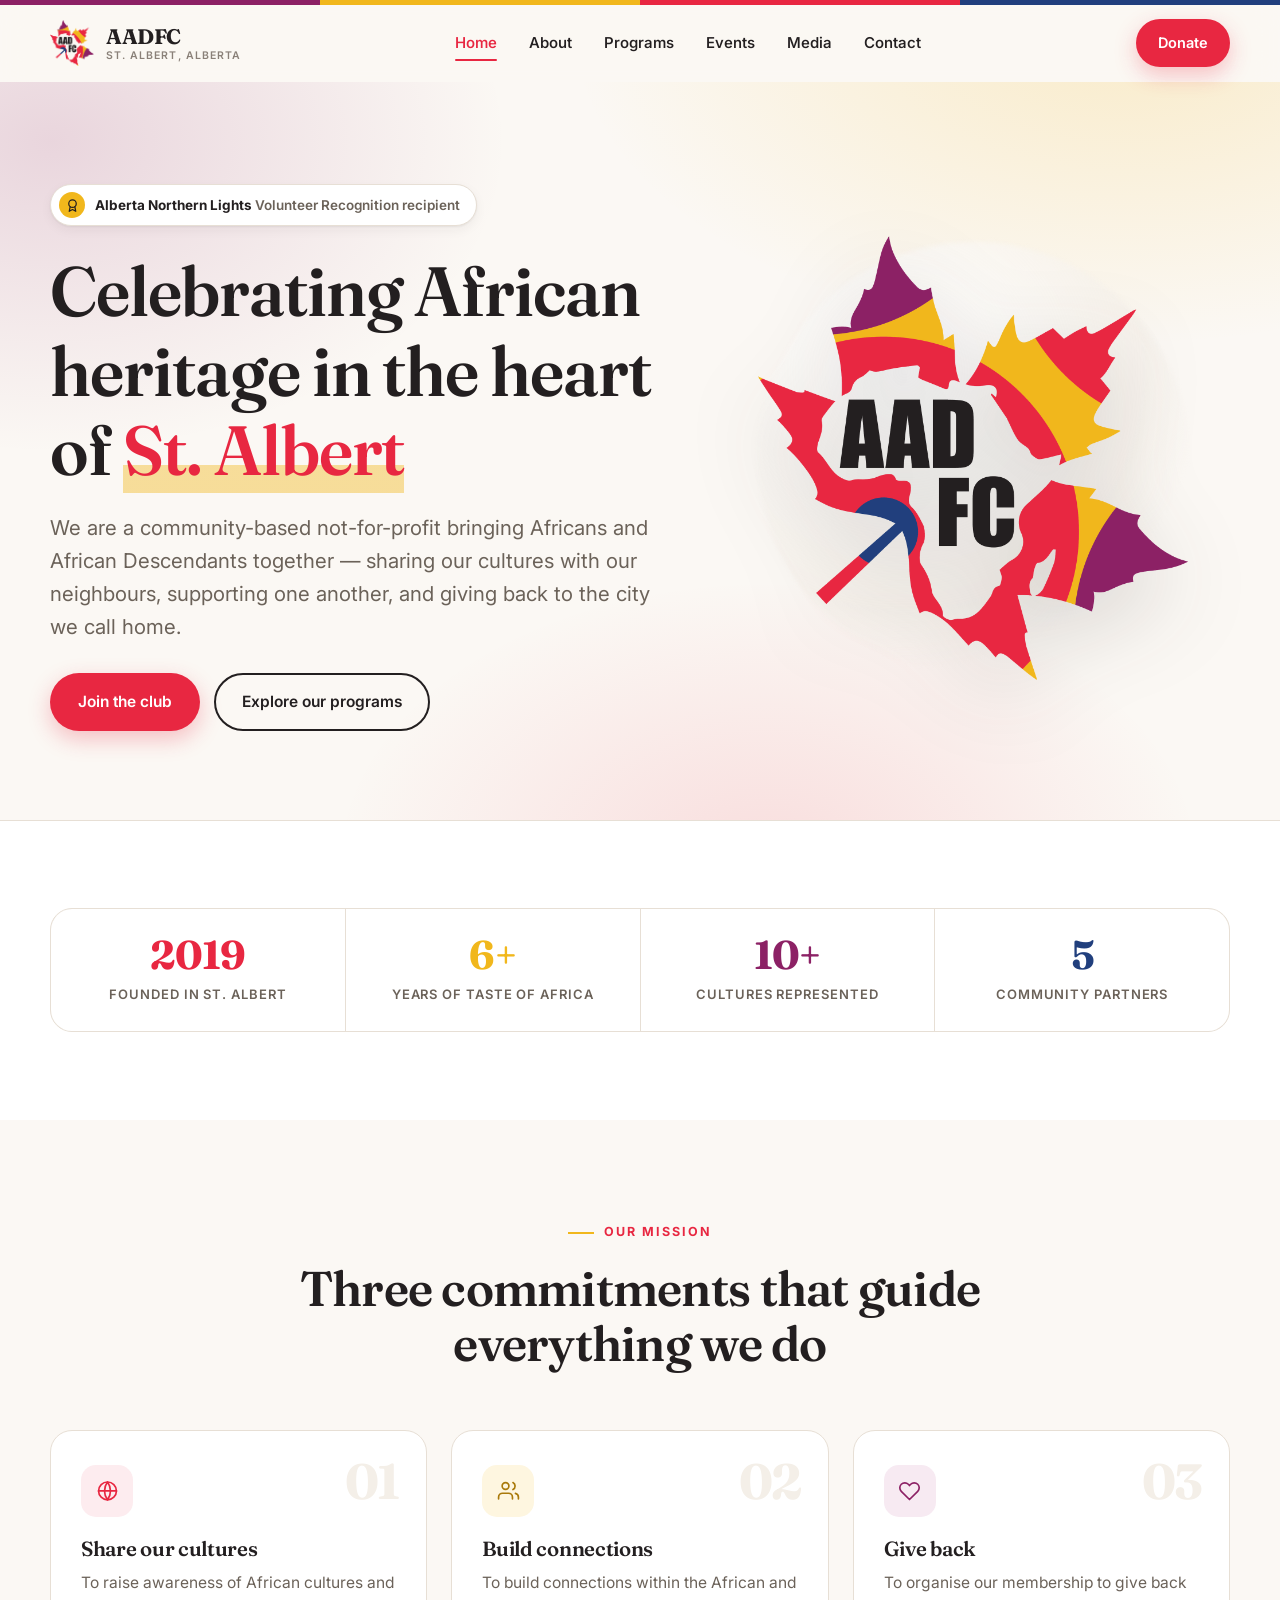
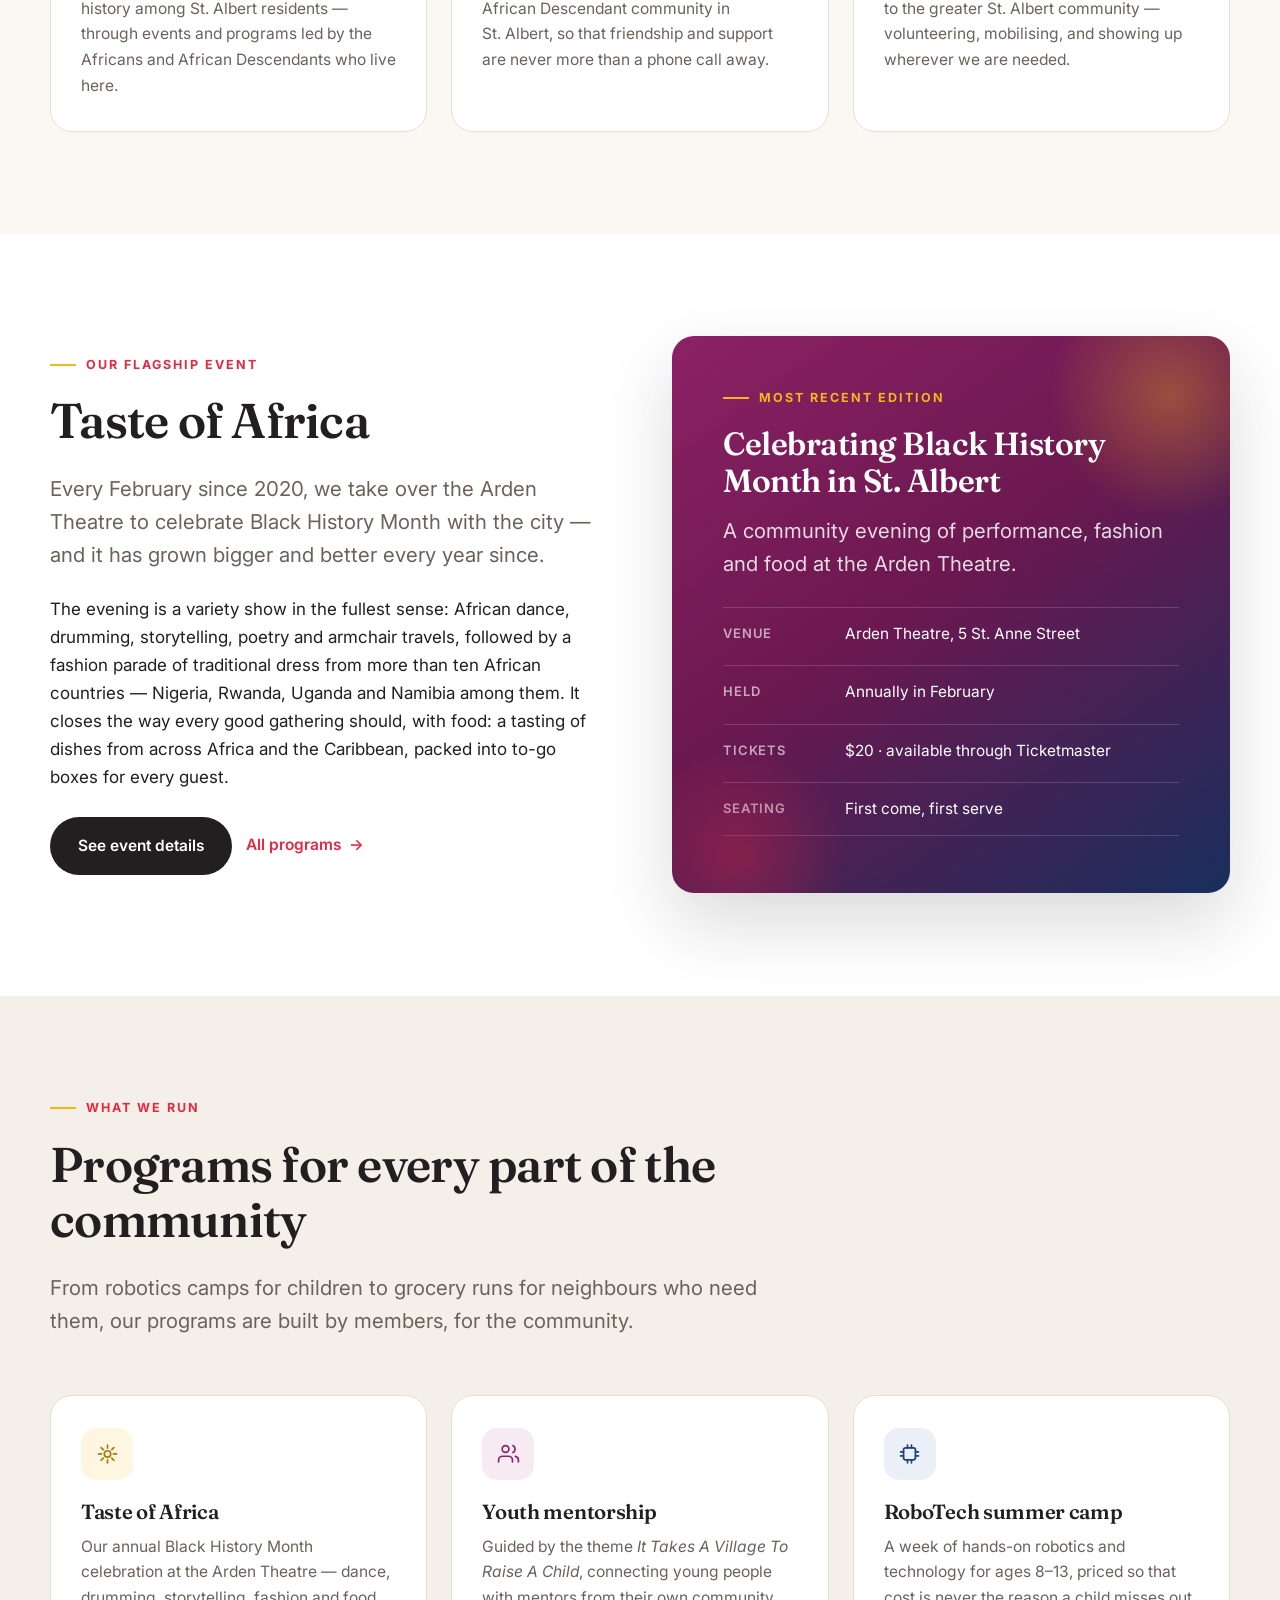
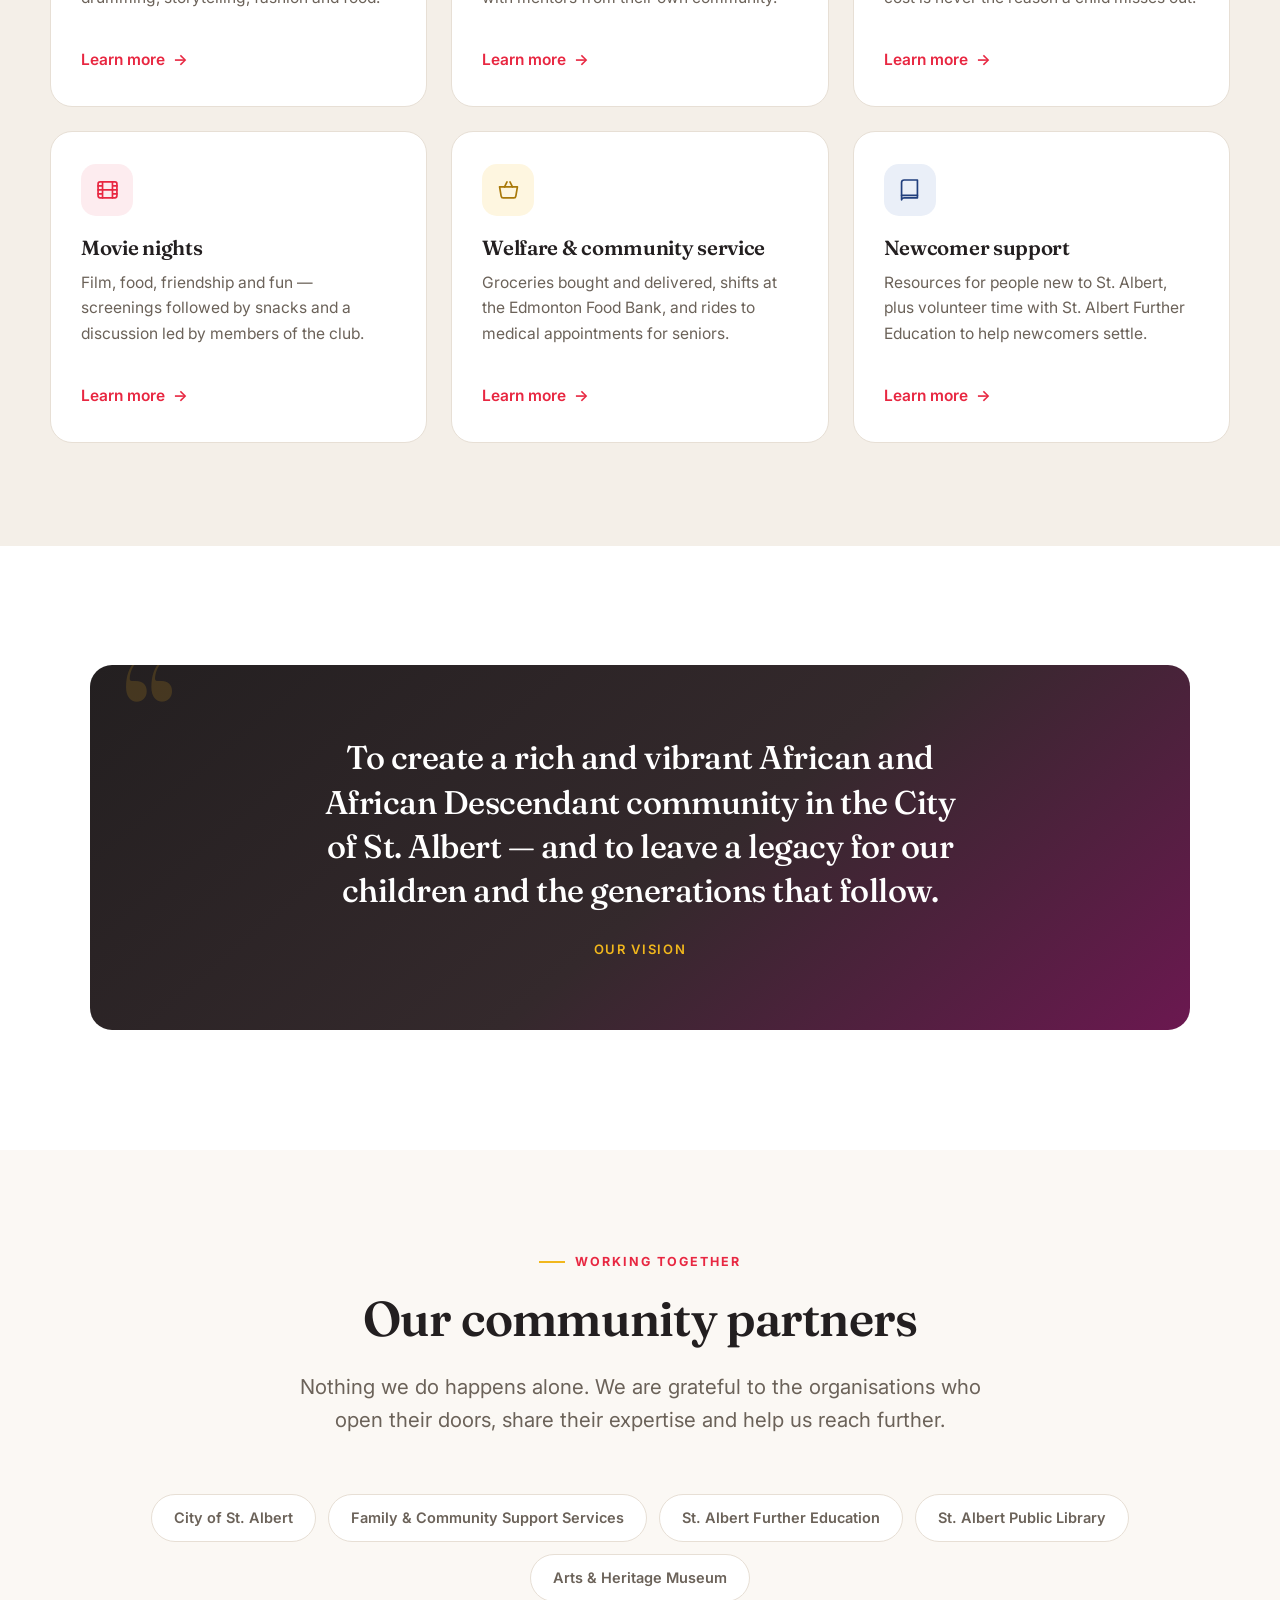
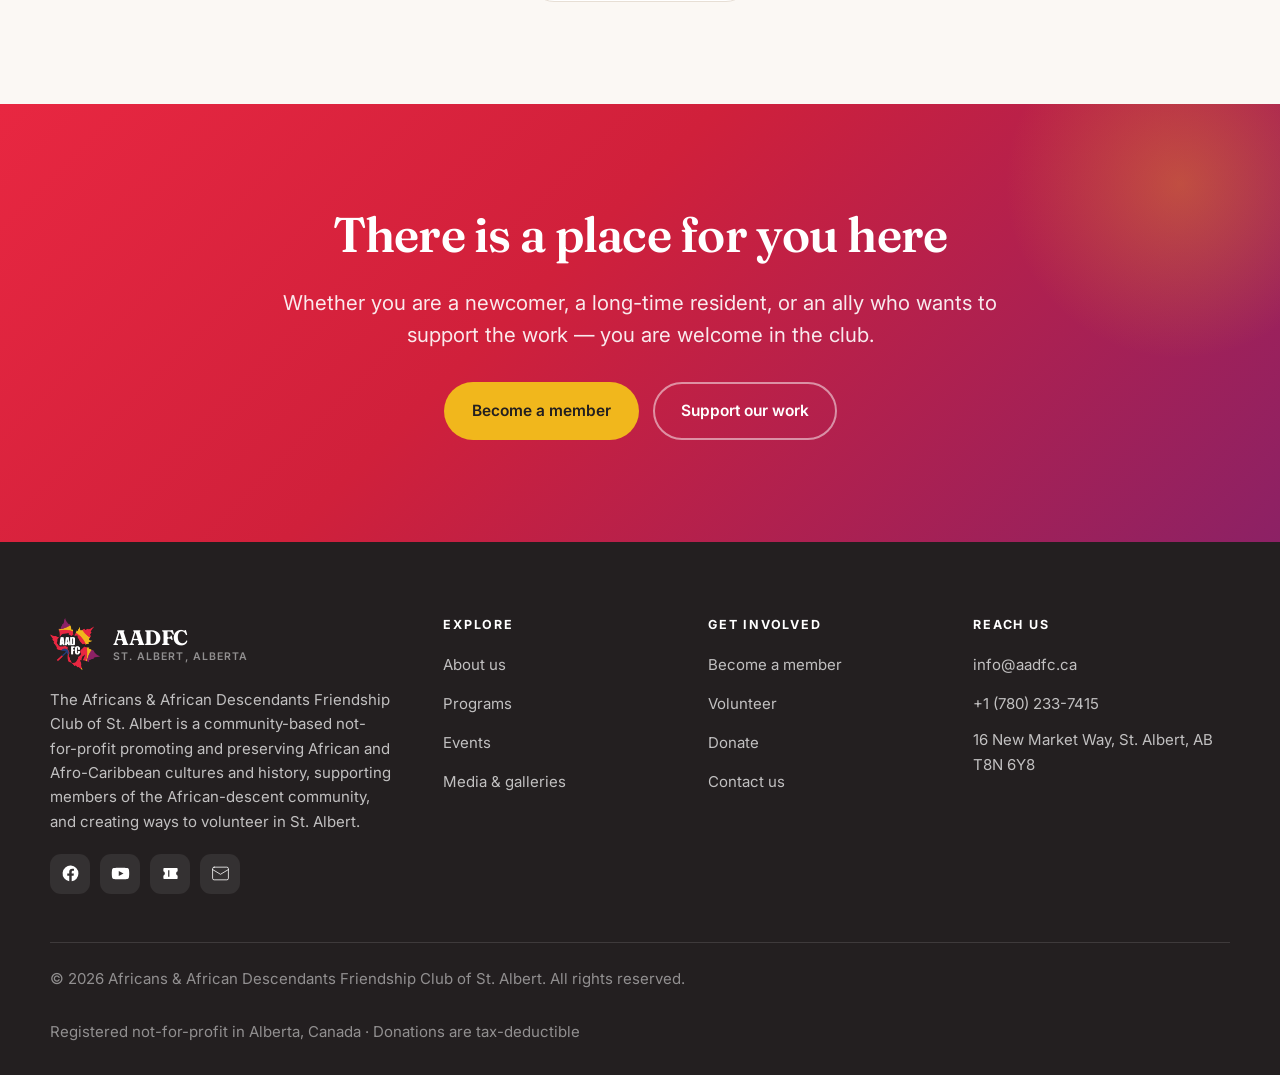
==== index.html @ 705c19c2 "Build AADFC St. Albert website A static site for the Africans & African Descendants Friendship Club " ====
<!doctype html>
<html lang="en">
<head>
<meta charset="utf-8">
<meta name="viewport" content="width=device-width, initial-scale=1">
<title>AADFC — Africans & African Descendants Friendship Club of St. Albert</title>
<meta name="description" content="A community-based not-for-profit in St. Albert, Alberta celebrating African and Afro-Caribbean culture, supporting the African-descent community and volunteering across the city. Founded 2019.">
<link rel="canonical" href="https://aadfc.ca/">

<meta property="og:type" content="website">
<meta property="og:site_name" content="AADFC">
<meta property="og:title" content="AADFC — Africans & African Descendants Friendship Club of St. Albert">
<meta property="og:description" content="A community-based not-for-profit in St. Albert, Alberta celebrating African and Afro-Caribbean culture, supporting the African-descent community and volunteering across the city. Founded 2019.">
<meta property="og:url" content="https://aadfc.ca/">
<meta property="og:image" content="https://aadfc.ca/assets/img/og-image.png">
<meta name="twitter:card" content="summary_large_image">

<meta name="theme-color" content="#E82741">
<link rel="icon" href="assets/img/favicon.ico" sizes="any">
<link rel="icon" type="image/png" href="assets/img/icon-32.png" sizes="32x32">
<link rel="apple-touch-icon" href="assets/img/icon-180.png">
<link rel="manifest" href="site.webmanifest">

<link rel="preconnect" href="https://fonts.googleapis.com">
<link rel="preconnect" href="https://fonts.gstatic.com" crossorigin>
<link rel="stylesheet" href="https://fonts.googleapis.com/css2?family=Fraunces:opsz,wght@9..144,400;9..144,500;9..144,600;9..144,700&family=Inter:wght@400;500;600;700&display=swap">
<link rel="stylesheet" href="css/style.css">
<script type="application/ld+json">
{
  "@context": "https://schema.org",
  "@type": "NGO",
  "name": "Africans & African Descendants Friendship Club of St. Albert",
  "alternateName": "AADFC",
  "url": "https://aadfc.ca/",
  "logo": "https://aadfc.ca/assets/img/logo.png",
  "foundingDate": "2019",
  "founder": { "@type": "Person", "name": "Helen Agbonison" },
  "email": "info@aadfc.ca",
  "telephone": "+1-780-233-7415",
  "address": {
    "@type": "PostalAddress",
    "streetAddress": "16 New Market Way",
    "addressLocality": "St. Albert",
    "addressRegion": "AB",
    "postalCode": "T8N 6Y8",
    "addressCountry": "CA"
  },
  "sameAs": [
    "https://www.facebook.com/Africans.and.African.Descents.in.St.Albert/",
    "https://www.youtube.com/@aadfc"
  ]
}
</script>
</head>
<body>
<a class="skip-link" href="#main">Skip to content</a>
<div class="stripe" aria-hidden="true"><span></span><span></span><span></span><span></span></div>
<header class="site-header">
  <div class="wrap header-inner">
    <a class="brand" href="index.html">
      <img src="assets/img/logo.png" alt="" width="44" height="45">
      <span class="brand-text">
        <span class="brand-name">AADFC</span>
        <span class="brand-sub">St. Albert, Alberta</span>
      </span>
    </a>

    <nav class="nav" id="primary-nav" aria-label="Primary">
      <a href="index.html" aria-current="page">Home</a>
      <a href="about.html">About</a>
      <a href="programs.html">Programs</a>
      <a href="events.html">Events</a>
      <a href="media.html">Media</a>
      <a href="contact.html">Contact</a>
      <a class="btn btn--primary btn--sm" href="donate.html">Donate</a>
    </nav>

    <div class="header-cta">
      <a class="btn btn--primary btn--sm" href="donate.html">Donate</a>
      <button class="nav-toggle" type="button" aria-expanded="false"
              aria-controls="primary-nav" aria-label="Menu"><span></span></button>
    </div>
  </div>
</header>
<main id="main">

<!-- ================================================== hero -->
<section class="hero">
  <div class="wrap hero-grid">
    <div>
      <p class="hero-badge">
        <span class="dot" aria-hidden="true"><svg viewBox="0 0 24 24" fill="none" stroke="currentColor" stroke-linecap="round" stroke-linejoin="round"><circle cx="12" cy="9" r="6"/><path d="m8.2 14.3-1.4 7L12 18.5l5.2 2.8-1.4-7"/></svg></span>
        <span><b>Alberta Northern Lights</b> Volunteer Recognition recipient</span>
      </p>
      <h1 class="h-xl">Celebrating African heritage in the heart of <em>St.&nbsp;Albert</em></h1>
      <p class="lede">
        We are a community-based not-for-profit bringing Africans and African
        Descendants together — sharing our cultures with our neighbours, supporting
        one another, and giving back to the city we call home.
      </p>
      <div class="btn-row">
        <a class="btn btn--primary" href="contact.html">Join the club</a>
        <a class="btn btn--outline" href="programs.html">Explore our programs</a>
      </div>
    </div>

    <div class="hero-art">
      <img src="assets/img/logo.png" width="430" height="444" fetchpriority="high"
           alt="AADFC logo: a maple leaf in red, gold and plum with the letters AAD FC at its centre">
    </div>
  </div>
</section>

<!-- ================================================== stats -->
<section class="section section--tight section--white">
  <div class="wrap">
    <dl class="stats reveal">
      <div class="stat"><dt>2019</dt><dd>Founded in St.&nbsp;Albert</dd></div>
      <div class="stat"><dt>6+</dt><dd>Years of Taste of Africa</dd></div>
      <div class="stat"><dt>10+</dt><dd>Cultures represented</dd></div>
      <div class="stat"><dt>5</dt><dd>Community partners</dd></div>
    </dl>
  </div>
</section>

<!-- ================================================== mission -->
<section class="section section--paper">
  <div class="wrap">
    <div class="section-head section-head--center">
      <p class="eyebrow eyebrow--center">Our mission</p>
      <h2 class="h-lg">Three commitments that guide everything we do</h2>
    </div>

    <div class="grid grid-3">
      <article class="card pillar reveal" data-num="01">
        <div class="card-icon"><svg viewBox="0 0 24 24" fill="none" stroke="currentColor" stroke-linecap="round" stroke-linejoin="round"><circle cx="12" cy="12" r="9"/><path d="M3 12h18M12 3a15 15 0 0 1 0 18a15 15 0 0 1 0-18Z"/></svg></div>
        <h3>Share our cultures</h3>
        <p>
          To raise awareness of African cultures and history among St.&nbsp;Albert
          residents — through events and programs led by the Africans and African
          Descendants who live here.
        </p>
      </article>

      <article class="card pillar reveal" data-num="02">
        <div class="card-icon card-icon--gold"><svg viewBox="0 0 24 24" fill="none" stroke="currentColor" stroke-linecap="round" stroke-linejoin="round"><path d="M16 20v-1.6a4 4 0 0 0-4-4H6a4 4 0 0 0-4 4V20"/><circle cx="9" cy="7" r="3.4"/><path d="M22 20v-1.6a4 4 0 0 0-3-3.9"/><path d="M16.5 3.6a4 4 0 0 1 0 7.1"/></svg></div>
        <h3>Build connections</h3>
        <p>
          To build connections within the African and African Descendant community
          in St.&nbsp;Albert, so that friendship and support are never more than a
          phone call away.
        </p>
      </article>

      <article class="card pillar reveal" data-num="03">
        <div class="card-icon card-icon--plum"><svg viewBox="0 0 24 24" fill="none" stroke="currentColor" stroke-linecap="round" stroke-linejoin="round"><path d="M20.3 5.3a5 5 0 0 0-7.1 0L12 6.6l-1.2-1.3a5 5 0 1 0-7.1 7.1l8.3 8.3 8.3-8.3a5 5 0 0 0 0-7.1Z"/></svg></div>
        <h3>Give back</h3>
        <p>
          To organise our membership to give back to the greater St.&nbsp;Albert
          community — volunteering, mobilising, and showing up wherever we are
          needed.
        </p>
      </article>
    </div>
  </div>
</section>

<!-- ================================================== flagship -->
<section class="section section--white">
  <div class="wrap feature">
    <div>
      <p class="eyebrow">Our flagship event</p>
      <h2 class="h-lg">Taste of&nbsp;Africa</h2>
      <p class="lede">
        Every February since 2020, we take over the Arden Theatre to celebrate
        Black History Month with the city — and it has grown bigger and better
        every year since.
      </p>
      <p>
        The evening is a variety show in the fullest sense: African dance, drumming,
        storytelling, poetry and armchair travels, followed by a fashion parade of
        traditional dress from more than ten African countries — Nigeria, Rwanda,
        Uganda and Namibia among them. It closes the way every good gathering
        should, with food: a tasting of dishes from across Africa and the Caribbean,
        packed into to-go boxes for every guest.
      </p>
      <div class="btn-row" style="margin-top:26px">
        <a class="btn btn--dark" href="events.html">See event details</a>
        <a class="arrow-link" href="programs.html">All programs <span aria-hidden="true">&rarr;</span></a>
      </div>
    </div>

    <div class="feature-media">
      <div class="feature-panel reveal">
        <p class="eyebrow eyebrow--light">Most recent edition</p>
        <h3 class="h-md">Celebrating Black History Month in St.&nbsp;Albert</h3>
        <p class="lede">
          A community evening of performance, fashion and food at the Arden Theatre.
        </p>
        <ul class="detail-list">
          <li><span class="k">Venue</span><span class="v">Arden Theatre, 5 St. Anne Street</span></li>
          <li><span class="k">Held</span><span class="v">Annually in February</span></li>
          <li><span class="k">Tickets</span><span class="v">$20 &middot; available through Ticketmaster</span></li>
          <li><span class="k">Seating</span><span class="v">First come, first serve</span></li>
        </ul>
      </div>
    </div>
  </div>
</section>

<!-- ================================================== programs -->
<section class="section section--sand">
  <div class="wrap">
    <div class="section-head">
      <p class="eyebrow">What we run</p>
      <h2 class="h-lg">Programs for every part of the community</h2>
      <p class="lede">
        From robotics camps for children to grocery runs for neighbours who need
        them, our programs are built by members, for the community.
      </p>
    </div>

    <div class="grid grid-3">
      <article class="card reveal">
        <div class="card-icon card-icon--gold"><svg viewBox="0 0 24 24" fill="none" stroke="currentColor" stroke-linecap="round" stroke-linejoin="round"><path d="M12 3v3m0 12v3M5.6 5.6l2.1 2.1m8.6 8.6 2.1 2.1M3 12h3m12 0h3M5.6 18.4l2.1-2.1m8.6-8.6 2.1-2.1"/><circle cx="12" cy="12" r="3.2"/></svg></div>
        <h3>Taste of Africa</h3>
        <p>Our annual Black History Month celebration at the Arden Theatre — dance, drumming, storytelling, fashion and food.</p>
        <a class="arrow-link" href="programs.html#taste-of-africa">Learn more <span aria-hidden="true">&rarr;</span></a>
      </article>

      <article class="card reveal">
        <div class="card-icon card-icon--plum"><svg viewBox="0 0 24 24" fill="none" stroke="currentColor" stroke-linecap="round" stroke-linejoin="round"><path d="M16 20v-1.6a4 4 0 0 0-4-4H6a4 4 0 0 0-4 4V20"/><circle cx="9" cy="7" r="3.4"/><path d="M22 20v-1.6a4 4 0 0 0-3-3.9"/><path d="M16.5 3.6a4 4 0 0 1 0 7.1"/></svg></div>
        <h3>Youth mentorship</h3>
        <p>Guided by the theme <em>It Takes A Village To Raise A Child</em>, connecting young people with mentors from their own community.</p>
        <a class="arrow-link" href="programs.html#youth">Learn more <span aria-hidden="true">&rarr;</span></a>
      </article>

      <article class="card reveal">
        <div class="card-icon card-icon--navy"><svg viewBox="0 0 24 24" fill="none" stroke="currentColor" stroke-linecap="round" stroke-linejoin="round"><rect x="6" y="6" width="12" height="12" rx="2"/><path d="M10 3v3m4-3v3m-4 12v3m4-3v3M3 10h3m-3 4h3m12-4h3m-3 4h3"/></svg></div>
        <h3>RoboTech summer camp</h3>
        <p>A week of hands-on robotics and technology for ages 8&ndash;13, priced so that cost is never the reason a child misses out.</p>
        <a class="arrow-link" href="programs.html#robotech">Learn more <span aria-hidden="true">&rarr;</span></a>
      </article>

      <article class="card reveal">
        <div class="card-icon"><svg viewBox="0 0 24 24" fill="none" stroke="currentColor" stroke-linecap="round" stroke-linejoin="round"><rect x="2.5" y="4" width="19" height="16" rx="2"/><path d="M7 4v16m10-16v16M2.5 12h19M2.5 8h4.5m10 0h4.5M2.5 16h4.5m10 0h4.5"/></svg></div>
        <h3>Movie nights</h3>
        <p>Film, food, friendship and fun — screenings followed by snacks and a discussion led by members of the club.</p>
        <a class="arrow-link" href="programs.html#movie-night">Learn more <span aria-hidden="true">&rarr;</span></a>
      </article>

      <article class="card reveal">
        <div class="card-icon card-icon--gold"><svg viewBox="0 0 24 24" fill="none" stroke="currentColor" stroke-linecap="round" stroke-linejoin="round"><path d="M3 9h18l-1.6 9.2a2 2 0 0 1-2 1.8H6.6a2 2 0 0 1-2-1.8L3 9Z"/><path d="m8 9 2.5-5M16 9l-2.5-5"/></svg></div>
        <h3>Welfare &amp; community service</h3>
        <p>Groceries bought and delivered, shifts at the Edmonton Food Bank, and rides to medical appointments for seniors.</p>
        <a class="arrow-link" href="programs.html#welfare">Learn more <span aria-hidden="true">&rarr;</span></a>
      </article>

      <article class="card reveal">
        <div class="card-icon card-icon--navy"><svg viewBox="0 0 24 24" fill="none" stroke="currentColor" stroke-linecap="round" stroke-linejoin="round"><path d="M4 4.5A2.5 2.5 0 0 1 6.5 2H20v18H6.5A2.5 2.5 0 0 0 4 22V4.5Z"/><path d="M4 17.5h16"/></svg></div>
        <h3>Newcomer support</h3>
        <p>Resources for people new to St.&nbsp;Albert, plus volunteer time with St.&nbsp;Albert Further Education to help newcomers settle.</p>
        <a class="arrow-link" href="programs.html#newcomers">Learn more <span aria-hidden="true">&rarr;</span></a>
      </article>
    </div>
  </div>
</section>

<!-- ================================================== vision -->
<section class="section section--white">
  <div class="wrap">
    <figure class="quote reveal">
      <blockquote class="is-wide">
        To create a rich and vibrant African and African Descendant community in
        the City of St.&nbsp;Albert — and to leave a legacy for our children and
        the generations that follow.
      </blockquote>
      <figcaption>Our vision</figcaption>
    </figure>
  </div>
</section>

<!-- ================================================== partners -->
<section class="section section--paper">
  <div class="wrap">
    <div class="section-head section-head--center">
      <p class="eyebrow eyebrow--center">Working together</p>
      <h2 class="h-lg">Our community partners</h2>
      <p class="lede">
        Nothing we do happens alone. We are grateful to the organisations who open
        their doors, share their expertise and help us reach further.
      </p>
    </div>
    <div class="partners reveal">
      <span class="partner">City of St. Albert</span>
      <span class="partner">Family &amp; Community Support Services</span>
      <span class="partner">St. Albert Further Education</span>
      <span class="partner">St. Albert Public Library</span>
      <span class="partner">Arts &amp; Heritage Museum</span>
    </div>
  </div>
</section>

<section class="section cta-band">
  <div class="wrap text-center">
    <h2 class="h-lg reveal">There is a place for you here</h2>
    <p class="lede reveal" style="color:rgba(255,255,255,.9);max-width:56ch;margin-inline:auto">
      Whether you are a newcomer, a long-time resident, or an ally who wants to
      support the work — you are welcome in the club.
    </p>
    <div class="btn-row btn-row--center reveal" style="margin-top:30px">
      <a class="btn btn--gold" href="contact.html">Become a member</a>
      <a class="btn btn--ghost-light" href="donate.html">Support our work</a>
    </div>
  </div>
</section>

</main>
<footer class="site-footer">
  <div class="wrap">
    <div class="footer-grid">
      <div>
        <a class="footer-brand" href="index.html">
          <img src="assets/img/logo-light.png" alt="" width="50" height="52">
          <span class="brand-text">
            <span class="brand-name">AADFC</span>
            <span class="brand-sub">St. Albert, Alberta</span>
          </span>
        </a>
        <p>
          The Africans &amp; African Descendants Friendship Club of St. Albert is a community-based not-for-profit promoting and preserving
          African and Afro-Caribbean cultures and history, supporting members of
          the African-descent community, and creating ways to volunteer in St.&nbsp;Albert.
        </p>
        <div class="socials">
          <a href="https://www.facebook.com/Africans.and.African.Descents.in.St.Albert/" aria-label="AADFC on Facebook" rel="noopener" target="_blank"><svg viewBox="0 0 24 24" fill="currentColor"><path d="M22 12a10 10 0 1 0-11.6 9.9v-7H7.9V12h2.5V9.8c0-2.5 1.5-3.9 3.8-3.9 1.1 0 2.2.2 2.2.2v2.5h-1.3c-1.2 0-1.6.8-1.6 1.6V12h2.8l-.4 2.9h-2.4v7A10 10 0 0 0 22 12Z"/></svg></a>
          <a href="https://www.youtube.com/@aadfc" aria-label="AADFC on YouTube" rel="noopener" target="_blank"><svg viewBox="0 0 24 24" fill="currentColor"><path d="M23 12s0-3.4-.4-5a2.6 2.6 0 0 0-1.8-1.8C19.2 4.8 12 4.8 12 4.8s-7.2 0-8.8.4A2.6 2.6 0 0 0 1.4 7C1 8.6 1 12 1 12s0 3.4.4 5a2.6 2.6 0 0 0 1.8 1.8c1.6.4 8.8.4 8.8.4s7.2 0 8.8-.4A2.6 2.6 0 0 0 22.6 17c.4-1.6.4-5 .4-5ZM9.8 15.3V8.7l6 3.3-6 3.3Z"/></svg></a>
          <a href="https://www.eventbrite.ca/o/africans-amp-african-descendants-friendship-club-of-st-albert-32254563457" aria-label="AADFC on Eventbrite" rel="noopener" target="_blank"><svg viewBox="0 0 24 24" fill="currentColor"><path d="M4 5h16a1 1 0 0 1 1 1v3.2a3 3 0 0 0 0 5.6V18a1 1 0 0 1-1 1H4a1 1 0 0 1-1-1v-3.2a3 3 0 0 0 0-5.6V6a1 1 0 0 1 1-1Zm5 3v8h1.6V8H9Z"/></svg></a>
          <a href="mailto:info@aadfc.ca" aria-label="Email AADFC"><svg viewBox="0 0 24 24" fill="none" stroke="currentColor" stroke-linecap="round" stroke-linejoin="round"><rect x="2" y="4" width="20" height="16" rx="2"/><path d="m2 7 10 6 10-6"/></svg></a>
        </div>
      </div>

      <div>
        <h4>Explore</h4>
        <ul class="footer-links">
          <li><a href="about.html">About us</a></li>
          <li><a href="programs.html">Programs</a></li>
          <li><a href="events.html">Events</a></li>
          <li><a href="media.html">Media &amp; galleries</a></li>
        </ul>
      </div>

      <div>
        <h4>Get involved</h4>
        <ul class="footer-links">
          <li><a href="contact.html">Become a member</a></li>
          <li><a href="contact.html#volunteer">Volunteer</a></li>
          <li><a href="donate.html">Donate</a></li>
          <li><a href="contact.html">Contact us</a></li>
        </ul>
      </div>

      <div>
        <h4>Reach us</h4>
        <ul class="footer-links">
          <li><a href="mailto:info@aadfc.ca">info@aadfc.ca</a></li>
          <li><a href="tel:+17802337415">+1 (780) 233-7415</a></li>
          <li style="color:rgba(255,255,255,.72);font-size:15px">16 New Market Way, St. Albert, AB T8N 6Y8</li>
        </ul>
      </div>
    </div>

    <div class="footer-bottom">
      <p>&copy; <span id="year">2026</span> Africans &amp; African Descendants Friendship Club of St. Albert. All rights reserved.</p>
      <p>Registered not-for-profit in Alberta, Canada &middot; Donations are tax-deductible</p>
    </div>
  </div>
</footer>

<script src="js/main.js"></script>
</body>
</html>
---- css/style.css ----
/* ==========================================================================
   AADFC — Africans & African Descendants Friendship Club of St. Albert
   Brand palette sampled directly from the club logo.
   ========================================================================== */

:root {
  /* Brand */
  --red:        #E82741;
  --red-dark:   #C41B33;
  --red-soft:   #FDECEF;
  --gold:       #F1B71C;
  --gold-soft:  #FEF6E0;
  --plum:       #8C2165;
  --plum-dark:  #6B1850;
  --navy:       #213F7D;
  --navy-dark:  #182E5C;
  --ink:        #231F20;

  /* Neutrals — warm, so the palette reads as paper rather than screen */
  --paper:      #FBF8F4;
  --paper-2:    #F4EFE8;
  --white:      #FFFFFF;
  --line:       #E7DFD5;
  --muted:      #6B6259;
  --muted-2:    #8A8078;

  /* Type */
  --font-display: "Fraunces", "Iowan Old Style", Georgia, serif;
  --font-body: "Inter", -apple-system, BlinkMacSystemFont, "Segoe UI", Roboto, sans-serif;

  /* Space + shape */
  --radius: 14px;
  --radius-lg: 22px;
  --shadow-sm: 0 1px 2px rgba(35,31,32,.06), 0 4px 12px rgba(35,31,32,.05);
  --shadow-md: 0 2px 6px rgba(35,31,32,.07), 0 14px 34px rgba(35,31,32,.09);
  --shadow-lg: 0 30px 70px rgba(35,31,32,.16);
  --header-h: 76px;
  --ease: cubic-bezier(.22,.61,.36,1);
}

/* --------------------------------------------------------------- reset -- */
*, *::before, *::after { box-sizing: border-box; }
html { -webkit-text-size-adjust: 100%; scroll-behavior: smooth; scroll-padding-top: calc(var(--header-h) + 16px); }
@media (prefers-reduced-motion: reduce) { html { scroll-behavior: auto; } }

body {
  margin: 0;
  font-family: var(--font-body);
  font-size: 17px;
  line-height: 1.65;
  color: var(--ink);
  background: var(--paper);
  -webkit-font-smoothing: antialiased;
  text-rendering: optimizeLegibility;
}

img, svg { max-width: 100%; display: block; }
a { color: inherit; }
h1, h2, h3, h4 {
  font-family: var(--font-display);
  font-weight: 600;
  line-height: 1.14;
  letter-spacing: -.015em;
  margin: 0 0 .5em;
  font-variation-settings: "SOFT" 0, "WONK" 0;
}
p { margin: 0 0 1.15em; }
p:last-child { margin-bottom: 0; }
ul { margin: 0 0 1.15em; padding-left: 1.15em; }
li { margin-bottom: .4em; }
strong { font-weight: 650; }

::selection { background: var(--gold); color: var(--ink); }

:focus-visible {
  outline: 3px solid var(--navy);
  outline-offset: 3px;
  border-radius: 4px;
}

.skip-link {
  position: absolute; left: 12px; top: -60px; z-index: 200;
  background: var(--ink); color: #fff; padding: 12px 18px;
  border-radius: 0 0 10px 10px; font-weight: 600; text-decoration: none;
  transition: top .2s var(--ease);
}
.skip-link:focus { top: 0; }

/* ------------------------------------------------------------- layout --- */
.wrap { width: min(1180px, calc(100% - 48px)); margin-inline: auto; }
.wrap--narrow { width: min(760px, calc(100% - 48px)); }
@media (max-width: 640px) { .wrap, .wrap--narrow { width: calc(100% - 36px); } }

.section { padding: clamp(64px, 8vw, 116px) 0; }
.section--tight { padding: clamp(48px, 5.5vw, 76px) 0; }
.section--paper { background: var(--paper); }
.section--white { background: var(--white); }
.section--sand  { background: var(--paper-2); }

/* Brand stripe — echoes the colour banding inside the logo leaf */
.stripe { height: 5px; display: flex; }
.stripe span { flex: 1; }
.stripe span:nth-child(1) { background: var(--plum); }
.stripe span:nth-child(2) { background: var(--gold); }
.stripe span:nth-child(3) { background: var(--red); }
.stripe span:nth-child(4) { background: var(--navy); }

/* ---------------------------------------------------------- typography -- */
.eyebrow {
  font-family: var(--font-body);
  font-size: 12.5px; font-weight: 700;
  letter-spacing: .16em; text-transform: uppercase;
  color: var(--red); margin: 0 0 18px;
  display: flex; align-items: center; gap: 10px;
}
.eyebrow::before {
  content: ""; width: 26px; height: 2px; background: var(--gold); flex: none;
}
.eyebrow--center { justify-content: center; }
.eyebrow--light { color: var(--gold); }

.h-xl { font-size: clamp(2.5rem, 6.2vw, 4.35rem); }
.h-lg { font-size: clamp(2rem, 4.4vw, 3.05rem); }
.h-md { font-size: clamp(1.5rem, 2.6vw, 2rem); }
.h-sm { font-size: 1.22rem; }

.lede {
  font-size: clamp(1.06rem, 1.6vw, 1.28rem);
  line-height: 1.6; color: var(--muted);
}
.text-center { text-align: center; }
.measure { max-width: 65ch; }
.measure-center { max-width: 65ch; margin-inline: auto; }

.section-head { max-width: 720px; margin-bottom: clamp(38px, 4.5vw, 60px); }
.section-head--center { margin-inline: auto; text-align: center; }
.section-head--center .eyebrow { justify-content: center; }

/* ------------------------------------------------------------ buttons --- */
.btn {
  display: inline-flex; align-items: center; justify-content: center; gap: 9px;
  font-family: var(--font-body); font-size: 15.5px; font-weight: 600;
  padding: 14px 26px; border-radius: 999px; border: 2px solid transparent;
  text-decoration: none; cursor: pointer; white-space: nowrap;
  transition: transform .18s var(--ease), background-color .18s var(--ease),
              color .18s var(--ease), border-color .18s var(--ease), box-shadow .18s var(--ease);
}
.btn:hover { transform: translateY(-2px); }
.btn:active { transform: translateY(0); }

.btn--primary { background: var(--red); color: #fff; box-shadow: 0 8px 22px rgba(232,39,65,.28); }
.btn--primary:hover { background: var(--red-dark); box-shadow: 0 12px 28px rgba(232,39,65,.34); }

.btn--dark { background: var(--ink); color: #fff; }
.btn--dark:hover { background: #000; }

.btn--outline { border-color: var(--ink); color: var(--ink); }
.btn--outline:hover { background: var(--ink); color: #fff; }

.btn--ghost-light { border-color: rgba(255,255,255,.5); color: #fff; }
.btn--ghost-light:hover { background: #fff; color: var(--ink); border-color: #fff; }

.btn--gold { background: var(--gold); color: var(--ink); }
.btn--gold:hover { background: #E0A80F; }

.btn--sm { padding: 10px 20px; font-size: 14.5px; }
.btn-row { display: flex; flex-wrap: wrap; gap: 14px; }
.btn-row--center { justify-content: center; }

.arrow-link {
  display: inline-flex; align-items: center; gap: 8px;
  font-weight: 600; font-size: 15.5px; color: var(--red);
  text-decoration: none; border-bottom: 2px solid transparent;
  transition: gap .18s var(--ease), border-color .18s var(--ease);
}
.arrow-link:hover { gap: 13px; border-bottom-color: var(--red); }

/* ------------------------------------------------------------- header --- */
.site-header {
  position: sticky; top: 0; z-index: 100;
  background: rgba(251,248,244,.86);
  backdrop-filter: saturate(180%) blur(14px);
  -webkit-backdrop-filter: saturate(180%) blur(14px);
  border-bottom: 1px solid transparent;
  transition: border-color .25s var(--ease), box-shadow .25s var(--ease), background-color .25s var(--ease);
}
.site-header.is-stuck {
  border-bottom-color: var(--line);
  box-shadow: 0 6px 24px rgba(35,31,32,.06);
  background: rgba(251,248,244,.95);
}
.header-inner {
  height: var(--header-h);
  display: flex; align-items: center; justify-content: space-between; gap: 20px;
}

.brand { display: flex; align-items: center; gap: 12px; text-decoration: none; flex: none; }
.brand img { width: 44px; height: auto; }
.brand-text { display: flex; flex-direction: column; line-height: 1.06; }
.brand-name {
  font-family: var(--font-display); font-weight: 700; font-size: 21px;
  letter-spacing: -.02em; color: var(--ink);
}
.brand-sub {
  font-size: 10.5px; font-weight: 600; letter-spacing: .1em;
  text-transform: uppercase; color: var(--muted-2); margin-top: 3px;
}

.nav { display: flex; align-items: center; gap: 4px; }
.nav a:not(.btn) {
  font-size: 15px; font-weight: 550; text-decoration: none; color: var(--ink);
  padding: 9px 14px; border-radius: 8px; position: relative;
  transition: background-color .18s var(--ease), color .18s var(--ease);
}
.nav a:not(.btn):hover { background: var(--paper-2); }
.nav a[aria-current="page"] { color: var(--red); }
.nav a[aria-current="page"]::after {
  content: ""; position: absolute; left: 14px; right: 14px; bottom: 3px;
  height: 2px; background: var(--red); border-radius: 2px;
}
.header-cta { display: flex; align-items: center; gap: 10px; }
.nav > .btn { display: none; }

.nav-toggle {
  display: none; width: 44px; height: 44px; border: 1px solid var(--line);
  background: var(--white); border-radius: 10px; cursor: pointer;
  align-items: center; justify-content: center; flex: none;
}
.nav-toggle span, .nav-toggle span::before, .nav-toggle span::after {
  display: block; width: 19px; height: 2px; background: var(--ink);
  border-radius: 2px; transition: transform .25s var(--ease), opacity .2s var(--ease);
}
.nav-toggle span { position: relative; }
.nav-toggle span::before, .nav-toggle span::after { content: ""; position: absolute; left: 0; }
.nav-toggle span::before { top: -6px; }
.nav-toggle span::after  { top: 6px; }
.nav-toggle[aria-expanded="true"] span { background: transparent; }
.nav-toggle[aria-expanded="true"] span::before { transform: translateY(6px) rotate(45deg); }
.nav-toggle[aria-expanded="true"] span::after  { transform: translateY(-6px) rotate(-45deg); }

@media (max-width: 1000px) {
  .nav-toggle { display: flex; }
  .header-cta .btn { display: none; }
  .nav {
    position: fixed; inset: var(--header-h) 0 auto 0;
    flex-direction: column; align-items: stretch; gap: 0;
    background: var(--paper); border-bottom: 1px solid var(--line);
    padding: 10px 24px 26px; box-shadow: var(--shadow-md);
    transform: translateY(-12px); opacity: 0; pointer-events: none;
    transition: opacity .2s var(--ease), transform .2s var(--ease);
    max-height: calc(100dvh - var(--header-h)); overflow-y: auto;
  }
  .nav.is-open { opacity: 1; transform: none; pointer-events: auto; }
  .nav a:not(.btn) { padding: 14px 4px; border-bottom: 1px solid var(--line); border-radius: 0; font-size: 17px; }
  .nav a[aria-current="page"]::after { display: none; }
  .nav > .btn { display: inline-flex; margin-top: 18px; }
}
@media (max-width: 400px) { .brand-sub { display: none; } }

/* --------------------------------------------------------------- hero --- */
.hero {
  position: relative; overflow: hidden;
  background:
    radial-gradient(900px 520px at 88% -8%, rgba(241,183,28,.20), transparent 62%),
    radial-gradient(760px 520px at 4% 8%, rgba(140,33,101,.16), transparent 60%),
    radial-gradient(700px 460px at 60% 106%, rgba(232,39,65,.13), transparent 62%),
    var(--paper);
  padding: clamp(60px, 8vw, 104px) 0 clamp(56px, 7vw, 92px);
}
.hero::after {
  content: ""; position: absolute; inset: auto 0 0 0; height: 1px; background: var(--line);
}
.hero-grid {
  display: grid; grid-template-columns: 1.08fr .92fr;
  gap: clamp(34px, 5vw, 68px); align-items: center;
}
@media (max-width: 900px) { .hero-grid { grid-template-columns: 1fr; } }

.hero h1 { margin-bottom: 22px; }
.hero h1 em {
  font-style: normal; color: var(--red);
  background: linear-gradient(transparent 68%, rgba(241,183,28,.42) 0);
}
.hero .lede { max-width: 54ch; margin-bottom: 30px; }

.hero-badge {
  display: inline-flex; align-items: center; gap: 10px;
  background: var(--white); border: 1px solid var(--line);
  border-radius: 999px; padding: 7px 16px 7px 8px; margin-bottom: 26px;
  font-size: 13.5px; font-weight: 600; color: var(--muted);
  box-shadow: var(--shadow-sm);
}
.hero-badge b { color: var(--ink); font-weight: 700; }
.hero-badge .dot {
  width: 26px; height: 26px; border-radius: 50%; flex: none;
  background: var(--gold); color: var(--ink);
  display: grid; place-items: center; font-size: 13px;
}
.hero-badge .dot svg {
  width: 15px; height: 15px;
  fill: none; stroke: currentColor; stroke-width: 2;
  stroke-linecap: round; stroke-linejoin: round;
}

.hero-art { position: relative; display: grid; place-items: center; }
.hero-art::before {
  content: ""; position: absolute; width: 84%; aspect-ratio: 1; border-radius: 50%;
  background: radial-gradient(circle at 34% 30%, rgba(255,255,255,.95), rgba(244,239,232,.6) 58%, transparent 72%);
  filter: blur(2px);
}
.hero-art img {
  position: relative; width: min(100%, 430px); height: auto;
  filter: drop-shadow(0 26px 44px rgba(35,31,32,.16));
  animation: float 9s ease-in-out infinite;
}
@keyframes float { 0%,100% { transform: translateY(0) } 50% { transform: translateY(-12px) } }
@media (prefers-reduced-motion: reduce) { .hero-art img { animation: none; } }

/* --------------------------------------------------------------- stats -- */
.stats {
  display: grid; grid-template-columns: repeat(4, 1fr);
  gap: 1px; background: var(--line);
  border: 1px solid var(--line); border-radius: var(--radius-lg); overflow: hidden;
}
.stat { background: var(--white); padding: 26px 22px; text-align: center; }
.stat dt {
  font-family: var(--font-display); font-weight: 700;
  font-size: clamp(1.9rem, 3.4vw, 2.5rem); line-height: 1; color: var(--red);
  letter-spacing: -.02em;
}
.stat:nth-child(2) dt { color: var(--gold); }
.stat:nth-child(3) dt { color: var(--plum); }
.stat:nth-child(4) dt { color: var(--navy); }
.stat dd {
  margin: 9px 0 0; font-size: 13px; font-weight: 600;
  letter-spacing: .07em; text-transform: uppercase; color: var(--muted);
}
@media (max-width: 720px) { .stats { grid-template-columns: repeat(2, 1fr); } }

/* --------------------------------------------------------------- cards -- */
.grid { display: grid; gap: 24px; }
.grid-2 { grid-template-columns: repeat(2, 1fr); }
.grid-3 { grid-template-columns: repeat(3, 1fr); }
.grid-4 { grid-template-columns: repeat(4, 1fr); }
@media (max-width: 980px) { .grid-3, .grid-4 { grid-template-columns: repeat(2, 1fr); } }
@media (max-width: 680px) { .grid-2, .grid-3, .grid-4 { grid-template-columns: 1fr; } }

.card {
  background: var(--white); border: 1px solid var(--line);
  border-radius: var(--radius-lg); padding: 32px 30px;
  display: flex; flex-direction: column;
  transition: transform .25s var(--ease), box-shadow .25s var(--ease), border-color .25s var(--ease);
}
.card:hover { transform: translateY(-4px); box-shadow: var(--shadow-md); border-color: #DCD2C5; }
.card h3 { font-size: 1.28rem; margin-bottom: 10px; }
.card p { color: var(--muted); font-size: 15.6px; }
.card .arrow-link { margin-top: auto; padding-top: 18px; }

.card-icon {
  width: 52px; height: 52px; border-radius: 15px; flex: none;
  display: grid; place-items: center; margin-bottom: 20px;
  background: var(--red-soft); color: var(--red);
}
.card-icon svg { width: 25px; height: 25px; stroke-width: 1.7; }
.card-icon--gold { background: var(--gold-soft); color: #A9790A; }
.card-icon--plum { background: #F7EAF2; color: var(--plum); }
.card-icon--navy { background: #EAEFF8; color: var(--navy); }

/* Numbered "pillar" cards used for the mission */
.pillar { position: relative; padding-top: 34px; }
.pillar::before {
  content: attr(data-num);
  position: absolute; top: 26px; right: 28px;
  font-family: var(--font-display); font-size: 3.1rem; font-weight: 700;
  line-height: 1; color: var(--paper-2); letter-spacing: -.04em;
}

/* ------------------------------------------------------------ feature --- */
.feature {
  display: grid; grid-template-columns: 1fr 1fr;
  gap: clamp(30px, 5vw, 66px); align-items: center;
}
@media (max-width: 900px) { .feature { grid-template-columns: 1fr; } }
.feature--reverse .feature-media { order: -1; }
@media (max-width: 900px) { .feature--reverse .feature-media { order: 0; } }

.feature-panel {
  position: relative; border-radius: var(--radius-lg); overflow: hidden;
  padding: clamp(32px, 4vw, 52px); color: #fff;
  background: linear-gradient(145deg, var(--plum) 0%, var(--plum-dark) 46%, var(--navy-dark) 100%);
  box-shadow: var(--shadow-lg);
}
.feature-panel::before {
  content: ""; position: absolute; right: -70px; top: -70px;
  width: 260px; height: 260px; border-radius: 50%;
  background: radial-gradient(circle, rgba(241,183,28,.34), transparent 66%);
}
.feature-panel::after {
  content: ""; position: absolute; left: -50px; bottom: -80px;
  width: 230px; height: 230px; border-radius: 50%;
  background: radial-gradient(circle, rgba(232,39,65,.32), transparent 68%);
}
.feature-panel > * { position: relative; }
.feature-panel h3 { color: #fff; }
.feature-panel .lede { color: rgba(255,255,255,.84); }

.detail-list { list-style: none; padding: 0; margin: 26px 0 0; }
.detail-list li {
  display: flex; gap: 14px; padding: 13px 0;
  border-top: 1px solid rgba(255,255,255,.16); font-size: 15.4px;
}
.detail-list li:last-child { border-bottom: 1px solid rgba(255,255,255,.16); }
.detail-list dt, .detail-list .k {
  flex: none; width: 108px; font-weight: 600;
  color: rgba(255,255,255,.62); font-size: 13px;
  letter-spacing: .06em; text-transform: uppercase; padding-top: 2px;
}
.detail-list .v { color: #fff; }

/* Plain (light) detail list for event pages */
.spec-list { list-style: none; padding: 0; margin: 0; }
.spec-list li { display: flex; gap: 16px; padding: 14px 0; border-top: 1px solid var(--line); font-size: 15.5px; }
.spec-list li:last-child { border-bottom: 1px solid var(--line); }
.spec-list .k {
  flex: none; width: 120px; font-weight: 600; color: var(--muted-2);
  font-size: 12.5px; letter-spacing: .07em; text-transform: uppercase; padding-top: 3px;
}

/* --------------------------------------------------------------- quote -- */
.quote {
  background: linear-gradient(140deg, var(--ink) 0%, #34292C 55%, var(--plum-dark) 100%);
  color: #fff; border-radius: var(--radius-lg);
  padding: clamp(40px, 5.5vw, 74px); text-align: center; position: relative; overflow: hidden;
}
.quote::before {
  content: "\201C"; position: absolute; top: -26px; left: 34px;
  font-family: var(--font-display); font-size: 12rem; line-height: 1;
  color: rgba(241,183,28,.16);
}
.quote blockquote {
  margin: 0; font-family: var(--font-display); font-weight: 500;
  font-size: clamp(1.35rem, 2.9vw, 2.05rem); line-height: 1.35;
  letter-spacing: -.015em; max-width: 22ch; margin-inline: auto;
}
.quote blockquote.is-wide { max-width: 30ch; }
.quote figcaption {
  margin-top: 26px; font-size: 13px; font-weight: 600;
  letter-spacing: .13em; text-transform: uppercase; color: var(--gold);
}

/* -------------------------------------------------------------- events -- */
.event {
  display: grid; grid-template-columns: 132px 1fr auto;
  gap: 26px; align-items: center;
  background: var(--white); border: 1px solid var(--line);
  border-radius: var(--radius-lg); padding: 24px 28px;
  transition: transform .22s var(--ease), box-shadow .22s var(--ease), border-color .22s var(--ease);
}
.event:hover { transform: translateY(-3px); box-shadow: var(--shadow-md); border-color: #DCD2C5; }
.event + .event { margin-top: 16px; }
.event-date {
  text-align: center; border-right: 1px solid var(--line); padding-right: 22px;
}
.event-date .m {
  display: block; font-size: 12px; font-weight: 700; letter-spacing: .14em;
  text-transform: uppercase; color: var(--red);
}
.event-date .d {
  display: block; font-family: var(--font-display); font-weight: 700;
  font-size: 2.3rem; line-height: 1.05; letter-spacing: -.03em;
}
.event-date .y { display: block; font-size: 12.5px; color: var(--muted-2); font-weight: 600; }
.event h3 { font-size: 1.2rem; margin-bottom: 6px; }
.event p { color: var(--muted); font-size: 15.2px; margin: 0; }
.event-meta {
  display: flex; flex-wrap: wrap; gap: 8px 16px; margin-top: 10px;
  font-size: 13.5px; color: var(--muted-2);
}
.event-meta span { display: inline-flex; align-items: center; gap: 7px; white-space: nowrap; }
.event-meta svg {
  width: 16px; height: 16px; flex: none;
  fill: none; stroke: currentColor; stroke-width: 1.8;
  stroke-linecap: round; stroke-linejoin: round;
}
.event-meta svg[fill="currentColor"] { fill: currentColor; stroke: none; }
@media (max-width: 780px) {
  .event { grid-template-columns: 1fr; gap: 16px; }
  .event-date {
    display: flex; align-items: baseline; gap: 8px; text-align: left;
    border-right: 0; border-bottom: 1px solid var(--line); padding: 0 0 14px;
  }
  .event-date .d { font-size: 1.5rem; }
  .event .btn { justify-self: start; }
}

.tag {
  display: inline-block; font-size: 11.5px; font-weight: 700;
  letter-spacing: .1em; text-transform: uppercase;
  padding: 5px 11px; border-radius: 999px; margin-bottom: 14px;
}
.tag--red  { background: var(--red-soft);  color: var(--red-dark); }
.tag--gold { background: var(--gold-soft); color: #96690A; }
.tag--plum { background: #F7EAF2;          color: var(--plum); }
.tag--navy { background: #EAEFF8;          color: var(--navy); }
.tag--past { background: var(--paper-2);   color: var(--muted); }

/* ---------------------------------------------------------------- team -- */
.person {
  background: var(--white); border: 1px solid var(--line);
  border-radius: var(--radius-lg); padding: 28px 24px; text-align: center;
  transition: transform .22s var(--ease), box-shadow .22s var(--ease);
}
.person:hover { transform: translateY(-4px); box-shadow: var(--shadow-md); }
.person .avatar {
  width: 72px; height: 72px; border-radius: 50%; margin: 0 auto 16px;
  display: grid; place-items: center;
  font-family: var(--font-display); font-weight: 700; font-size: 1.5rem; color: #fff;
  background: linear-gradient(140deg, var(--red), var(--plum));
}
.person:nth-child(2n) .avatar { background: linear-gradient(140deg, var(--gold), var(--red)); }
.person:nth-child(3n) .avatar { background: linear-gradient(140deg, var(--navy), var(--plum)); }
.person h3 { font-size: 1.1rem; margin-bottom: 4px; }
.person p { font-size: 14px; color: var(--muted); margin: 0; }

/* ------------------------------------------------------------- partners -- */
.partners { display: flex; flex-wrap: wrap; gap: 12px; justify-content: center; }
.partner {
  background: var(--white); border: 1px solid var(--line); border-radius: 999px;
  padding: 11px 22px; font-size: 14.5px; font-weight: 600; color: var(--muted);
}

/* ------------------------------------------------------------ timeline -- */
.timeline { list-style: none; padding: 0; margin: 0; position: relative; }
.timeline::before {
  content: ""; position: absolute; left: 7px; top: 8px; bottom: 8px;
  width: 2px; background: linear-gradient(var(--gold), var(--red), var(--plum));
}
.timeline li { position: relative; padding: 0 0 30px 38px; }
.timeline li:last-child { padding-bottom: 0; }
.timeline li::before {
  content: ""; position: absolute; left: 0; top: 7px;
  width: 16px; height: 16px; border-radius: 50%;
  background: var(--white); border: 3px solid var(--red);
}
.timeline .yr {
  display: block; font-size: 12.5px; font-weight: 700; letter-spacing: .1em;
  text-transform: uppercase; color: var(--red); margin-bottom: 5px;
}
.timeline h3 { font-size: 1.15rem; margin-bottom: 6px; }
.timeline p { color: var(--muted); font-size: 15.4px; margin: 0; }

/* ----------------------------------------------------------- page head -- */
.page-head {
  background:
    radial-gradient(720px 380px at 82% -20%, rgba(241,183,28,.20), transparent 60%),
    radial-gradient(620px 380px at 8% 0%, rgba(140,33,101,.14), transparent 58%),
    var(--paper);
  padding: clamp(46px, 6vw, 78px) 0 clamp(40px, 5vw, 62px);
  border-bottom: 1px solid var(--line);
}
.page-head h1 { margin-bottom: 18px; }
.page-head .lede { max-width: 62ch; }

.crumbs { font-size: 13.5px; color: var(--muted-2); margin-bottom: 20px; }
.crumbs a { text-decoration: none; color: var(--muted); }
.crumbs a:hover { color: var(--red); text-decoration: underline; }
.crumbs span { margin: 0 7px; opacity: .5; }

/* ------------------------------------------------------------- contact -- */
.contact-grid { display: grid; grid-template-columns: 1fr 1fr; gap: clamp(30px, 4.5vw, 56px); }
@media (max-width: 880px) { .contact-grid { grid-template-columns: 1fr; } }

.contact-item { display: flex; gap: 16px; padding: 20px 0; border-bottom: 1px solid var(--line); }
.contact-item:first-of-type { border-top: 1px solid var(--line); }
.contact-item .ci-icon {
  width: 44px; height: 44px; border-radius: 12px; flex: none;
  background: var(--red-soft); color: var(--red); display: grid; place-items: center;
}
.contact-item .ci-icon svg { width: 21px; height: 21px; stroke-width: 1.8; }
.contact-item h3 { font-size: 1rem; margin-bottom: 3px; }
.contact-item a { color: var(--ink); text-decoration: none; border-bottom: 1px solid var(--line); }
.contact-item a:hover { color: var(--red); border-bottom-color: var(--red); }
.contact-item p { margin: 0; color: var(--muted); font-size: 15.4px; }

.form-card {
  background: var(--white); border: 1px solid var(--line);
  border-radius: var(--radius-lg); padding: clamp(26px, 3.4vw, 40px);
  box-shadow: var(--shadow-sm);
}
.field { margin-bottom: 18px; }
.field label {
  display: block; font-size: 13.5px; font-weight: 650; margin-bottom: 7px; color: var(--ink);
}
.field label .req { color: var(--red); }
.field input, .field select, .field textarea {
  width: 100%; font: inherit; font-size: 15.5px; color: var(--ink);
  padding: 12px 15px; border: 1px solid var(--line); border-radius: 11px;
  background: var(--paper); transition: border-color .18s var(--ease), box-shadow .18s var(--ease), background-color .18s var(--ease);
}
.field textarea { min-height: 138px; resize: vertical; }
.field input:focus, .field select:focus, .field textarea:focus {
  outline: none; border-color: var(--red); background: var(--white);
  box-shadow: 0 0 0 4px rgba(232,39,65,.12);
}
.field-row { display: grid; grid-template-columns: 1fr 1fr; gap: 18px; }
@media (max-width: 560px) { .field-row { grid-template-columns: 1fr; } }
.form-note { font-size: 13.5px; color: var(--muted-2); margin-top: 14px; }

/* -------------------------------------------------------------- donate -- */
.give {
  background: var(--white); border: 1px solid var(--line);
  border-radius: var(--radius-lg); padding: 34px 30px; height: 100%;
  display: flex; flex-direction: column;
}
.give .num {
  width: 40px; height: 40px; border-radius: 12px; display: grid; place-items: center;
  background: var(--ink); color: #fff; font-weight: 700; font-size: 15px; margin-bottom: 18px;
}
.give code {
  display: block; background: var(--paper-2); border: 1px solid var(--line);
  border-radius: 10px; padding: 12px 15px; margin: 14px 0;
  font-family: ui-monospace, SFMono-Regular, Menlo, monospace; font-size: 14px;
  word-break: break-word;
}

/* ----------------------------------------------------------- cta band --- */
.cta-band {
  background: linear-gradient(135deg, var(--red) 0%, #D0203B 42%, var(--plum) 100%);
  color: #fff; position: relative; overflow: hidden;
}
.cta-band::before {
  content: ""; position: absolute; right: -90px; top: -110px;
  width: 380px; height: 380px; border-radius: 50%;
  background: radial-gradient(circle, rgba(241,183,28,.30), transparent 65%);
}
.cta-band .wrap { position: relative; }
.cta-band h2 { color: #fff; }
.cta-band p { color: rgba(255,255,255,.9); }

/* -------------------------------------------------------------- footer -- */
.site-footer { background: var(--ink); color: rgba(255,255,255,.72); padding: clamp(52px, 6vw, 76px) 0 0; }
.footer-grid {
  display: grid; grid-template-columns: 1.6fr 1fr 1fr 1.2fr;
  gap: clamp(28px, 4vw, 52px); padding-bottom: 48px;
}
@media (max-width: 900px) { .footer-grid { grid-template-columns: 1fr 1fr; } }
@media (max-width: 560px) { .footer-grid { grid-template-columns: 1fr; } }

.footer-brand { display: flex; align-items: center; gap: 13px; margin-bottom: 18px; text-decoration: none; }
.footer-brand img { width: 50px; }
.footer-brand .brand-name { color: #fff; }
.footer-brand .brand-sub { color: rgba(255,255,255,.5); }
.site-footer p { font-size: 15px; line-height: 1.62; }

.site-footer h4 {
  font-family: var(--font-body); font-size: 12.5px; font-weight: 700;
  letter-spacing: .14em; text-transform: uppercase; color: #fff; margin-bottom: 18px;
}
.footer-links { list-style: none; padding: 0; margin: 0; }
.footer-links li { margin-bottom: 11px; }
.footer-links a {
  text-decoration: none; font-size: 15px; color: rgba(255,255,255,.72);
  transition: color .18s var(--ease);
}
.footer-links a:hover { color: var(--gold); }

.socials { display: flex; gap: 10px; margin-top: 20px; }
.socials a {
  width: 40px; height: 40px; border-radius: 11px; display: grid; place-items: center;
  background: rgba(255,255,255,.08); color: #fff;
  transition: background-color .2s var(--ease), transform .2s var(--ease);
}
.socials a:hover { background: var(--red); transform: translateY(-2px); }
.socials svg { width: 19px; height: 19px; }

.footer-bottom {
  border-top: 1px solid rgba(255,255,255,.12);
  padding: 24px 0 30px;
  display: flex; flex-wrap: wrap; gap: 12px 24px;
  justify-content: space-between; align-items: center;
  font-size: 13.5px; color: rgba(255,255,255,.5);
}
.footer-bottom a { color: rgba(255,255,255,.62); text-decoration: none; }
.footer-bottom a:hover { color: var(--gold); }

/* ------------------------------------------------------------- reveal --- */
.reveal { opacity: 0; transform: translateY(18px); transition: opacity .6s var(--ease), transform .6s var(--ease); }
.reveal.is-in { opacity: 1; transform: none; }
@media (prefers-reduced-motion: reduce) {
  .reveal { opacity: 1; transform: none; transition: none; }
  .btn:hover, .card:hover, .event:hover, .person:hover { transform: none; }
}

/* ---------------------------------------------------------------- misc -- */
.prose h2 { margin-top: 1.8em; }
.prose h2:first-child { margin-top: 0; }
.prose h3 { margin-top: 1.6em; font-size: 1.2rem; }
.prose ul { padding-left: 1.3em; }
.prose li { color: var(--muted); }
.prose a { color: var(--red); }

.note {
  background: var(--gold-soft); border: 1px solid #EEDCA8;
  border-left: 4px solid var(--gold); border-radius: 12px;
  padding: 20px 24px; font-size: 15.4px;
}
.note strong { color: var(--ink); }

.gallery { display: grid; grid-template-columns: repeat(auto-fill, minmax(260px, 1fr)); gap: 20px; }
.gallery-item {
  border-radius: var(--radius); overflow: hidden; border: 1px solid var(--line);
  background: var(--white); aspect-ratio: 4 / 3;
  display: grid; place-items: center; text-align: center; padding: 22px;
  color: var(--muted-2); font-size: 14.5px;
}

/* Fallback size for inline icons that are not inside a sizing wrapper, so a
   stray SVG can never fall back to its 300x150 intrinsic box. */
svg:not([width]):not([height]) { max-height: 1.4em; }
.card-icon svg, .ci-icon svg, .socials svg, .event-meta svg, .hero-badge .dot svg {
  max-height: none;
}
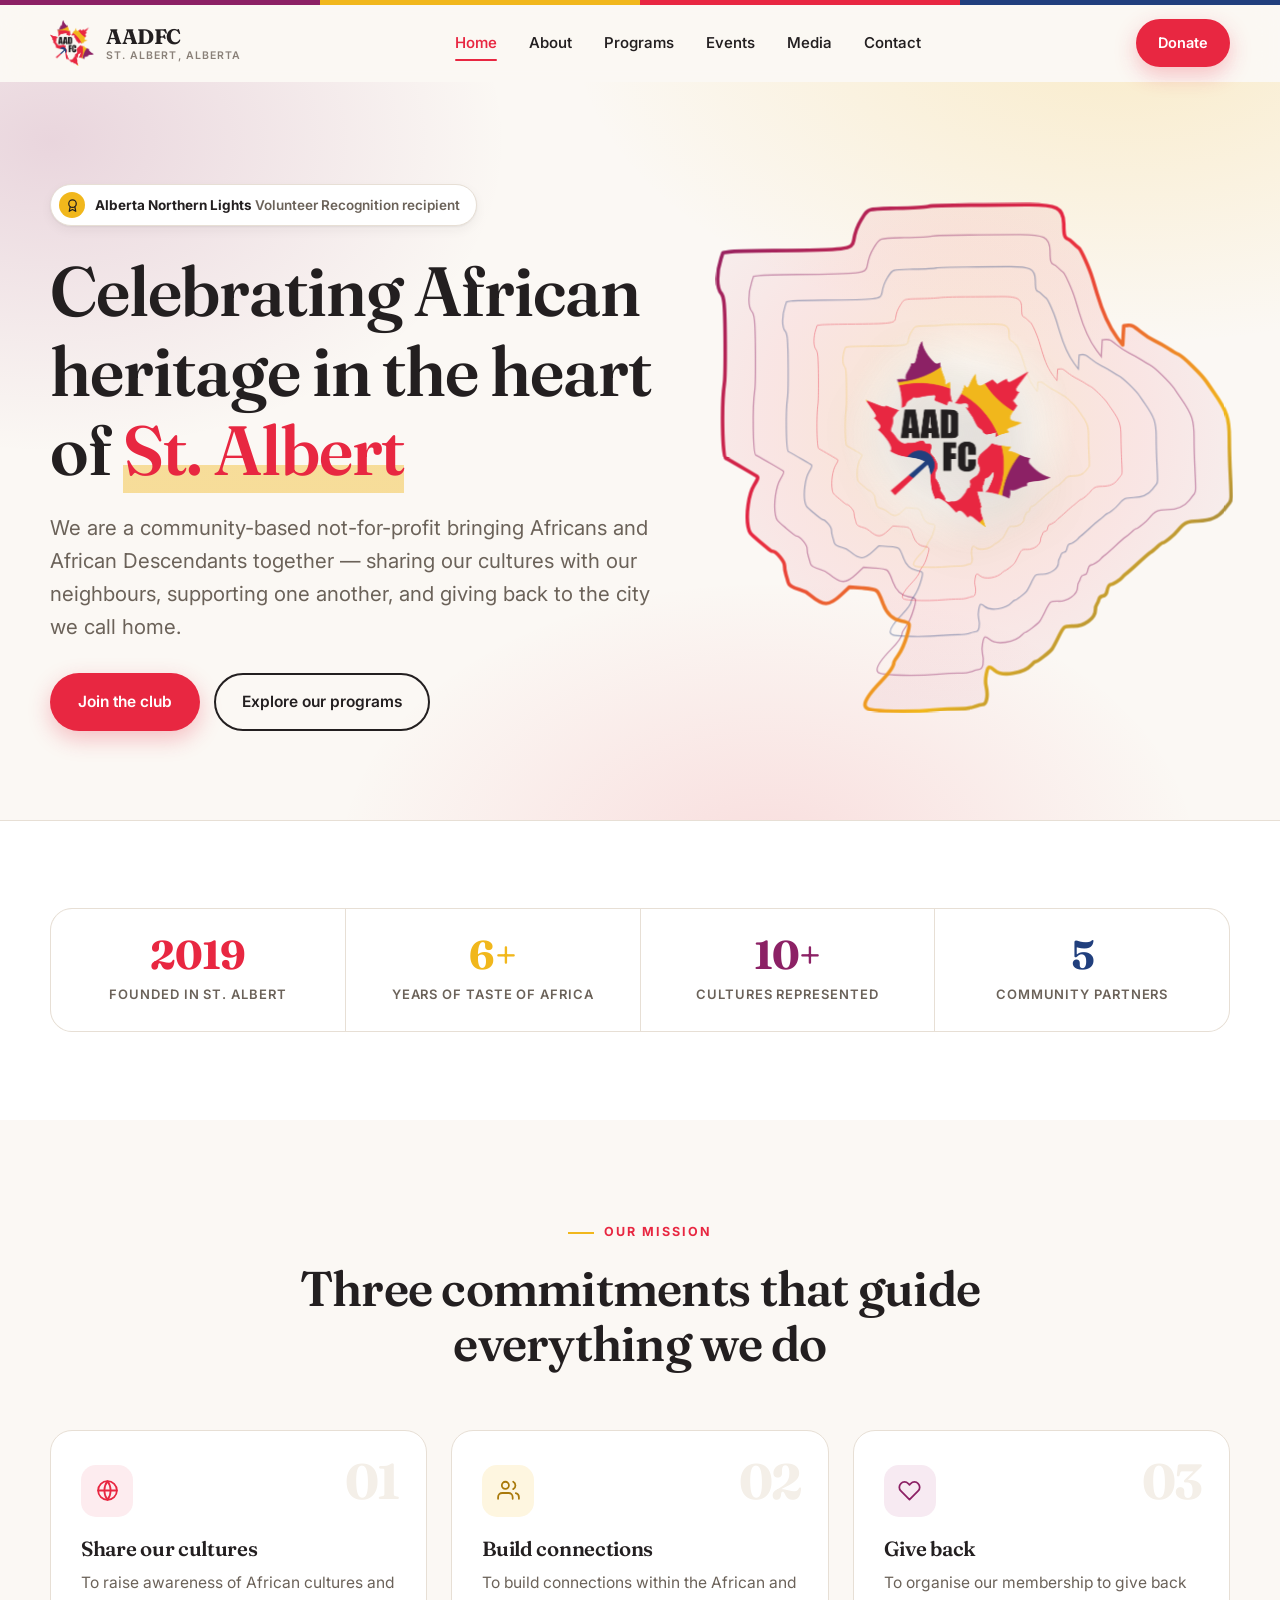
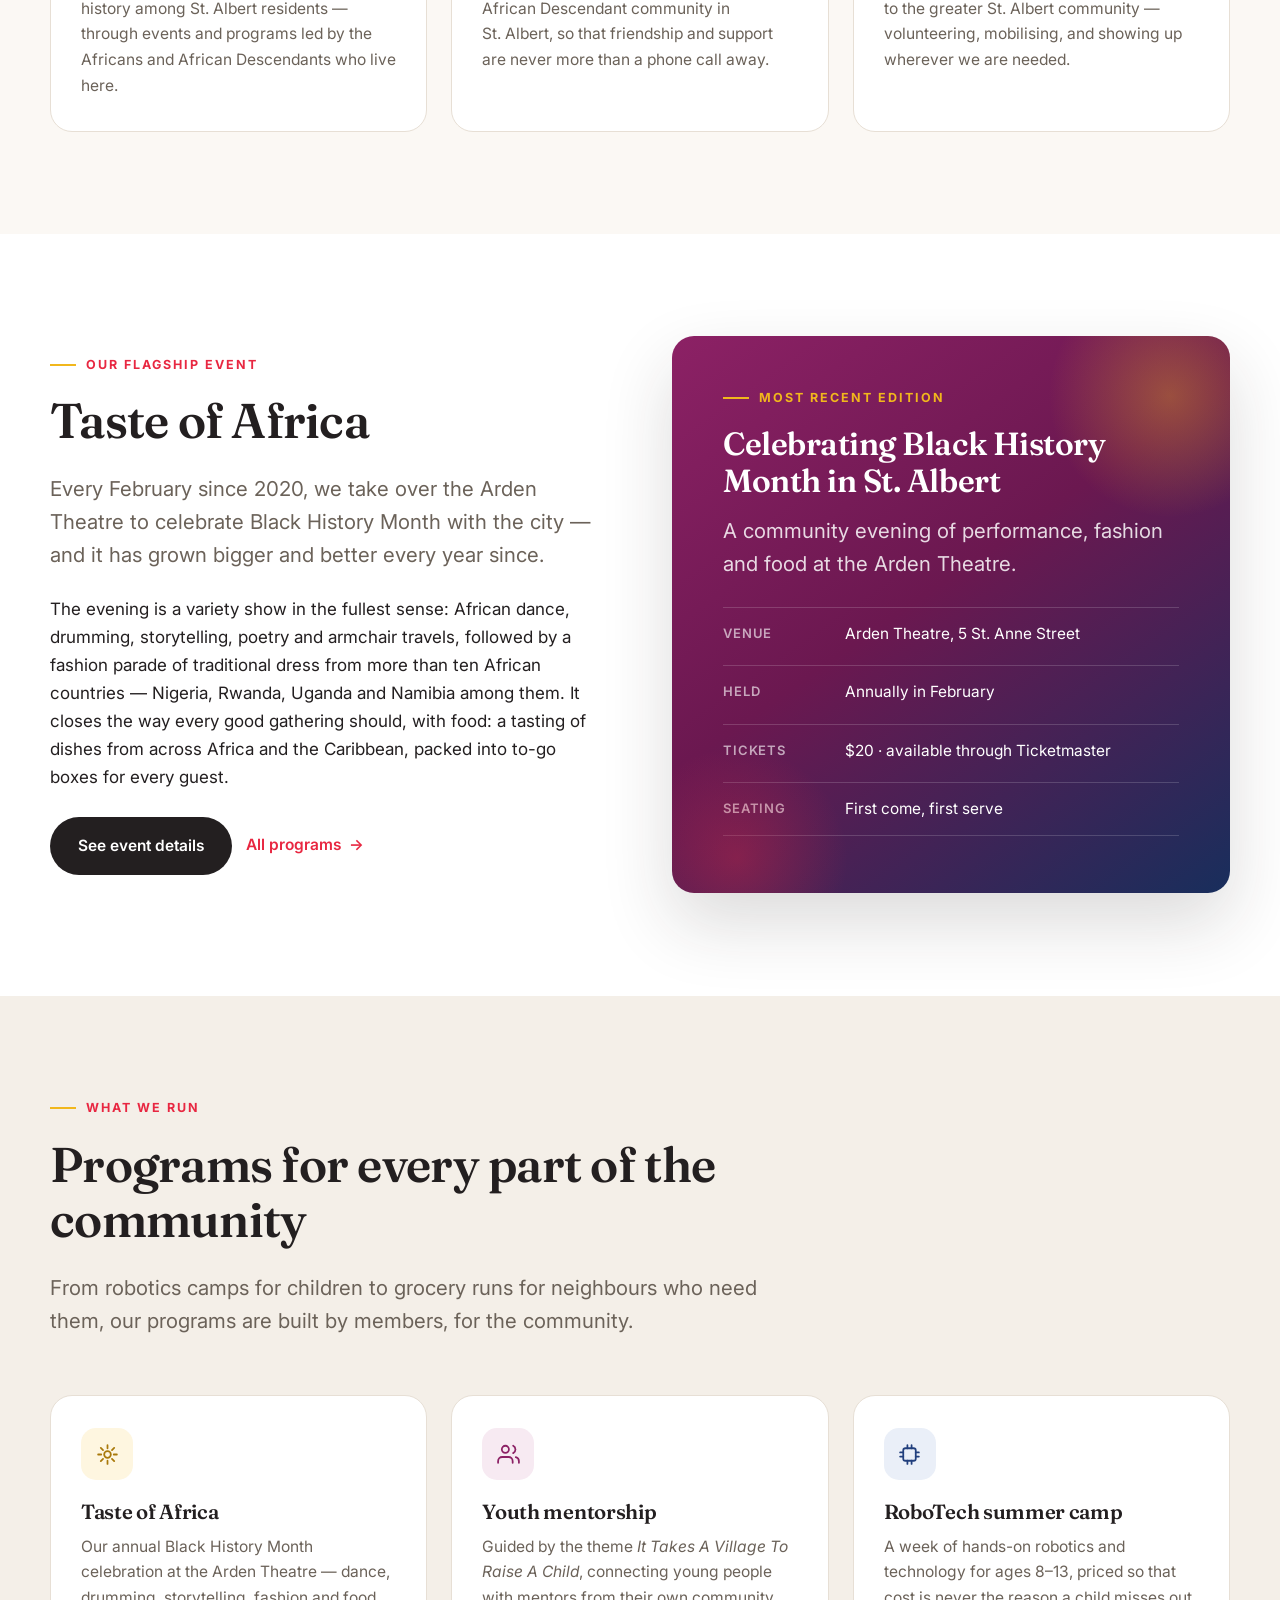
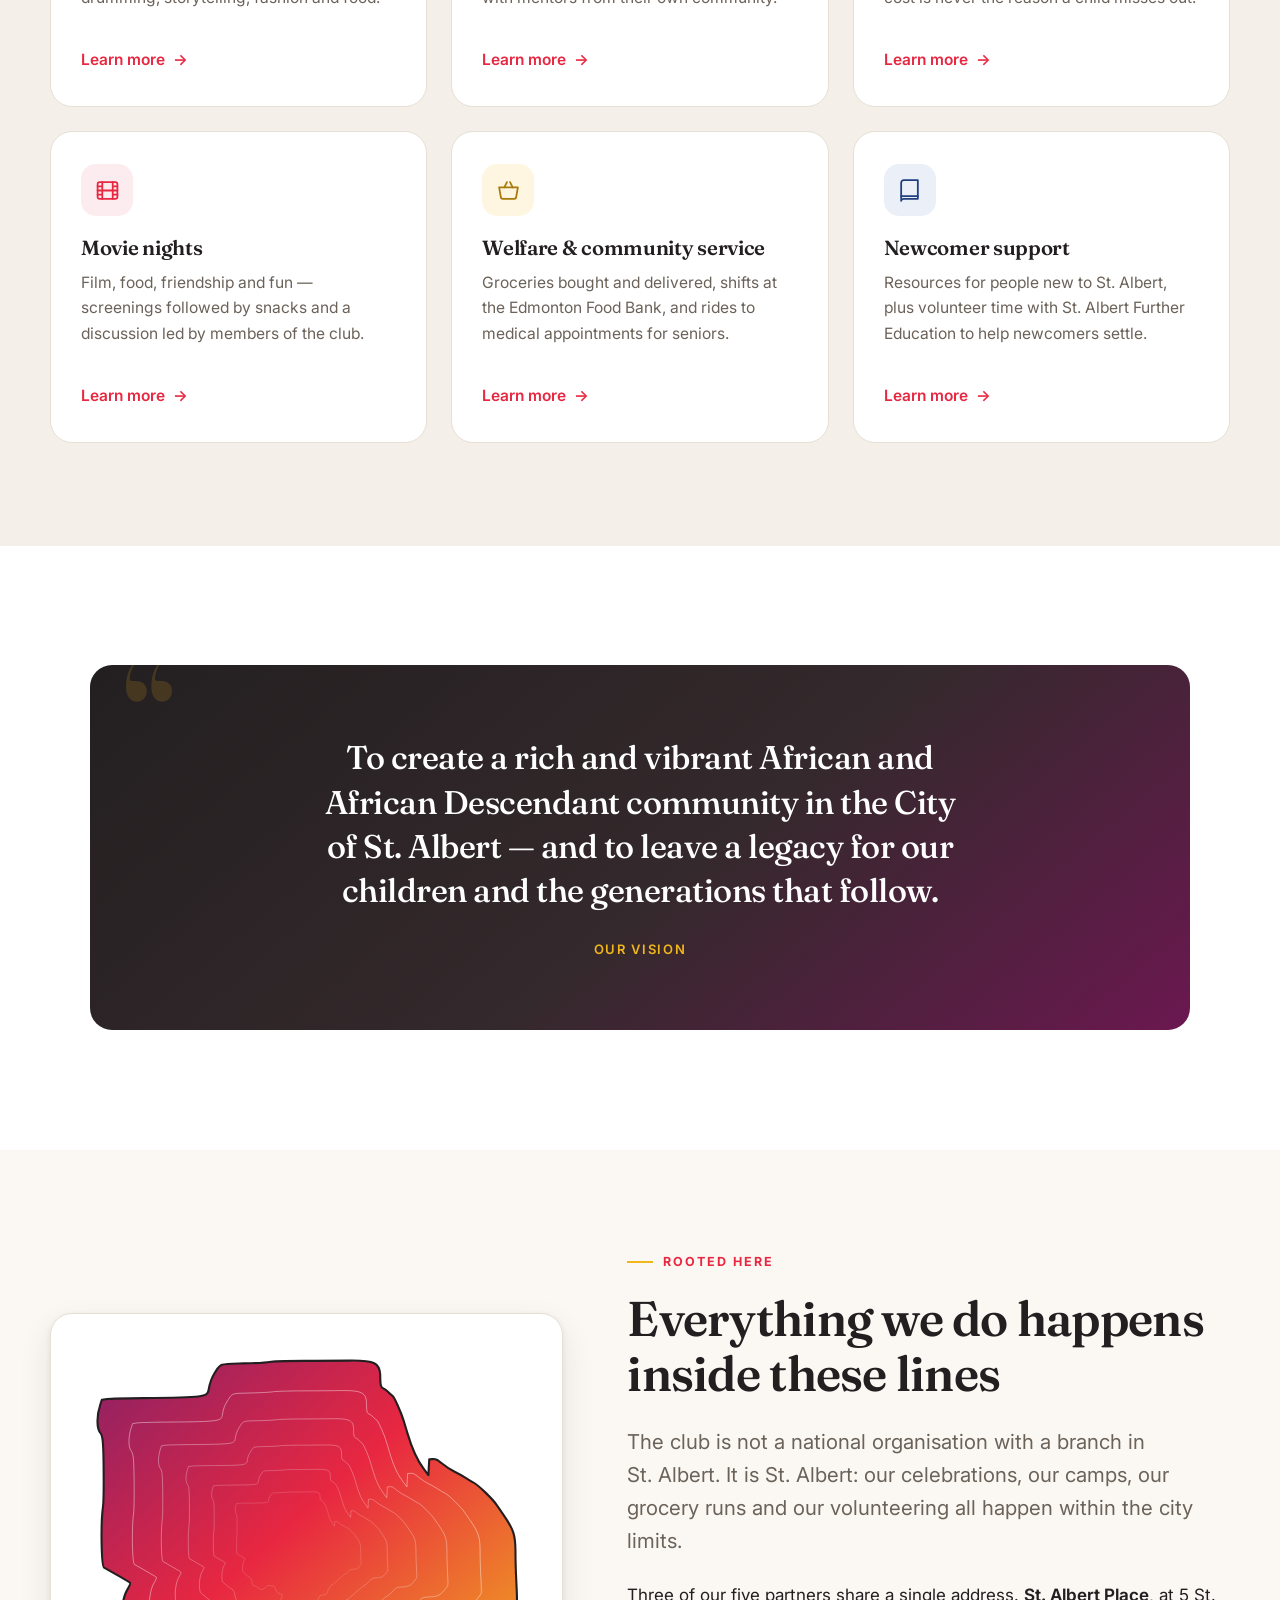
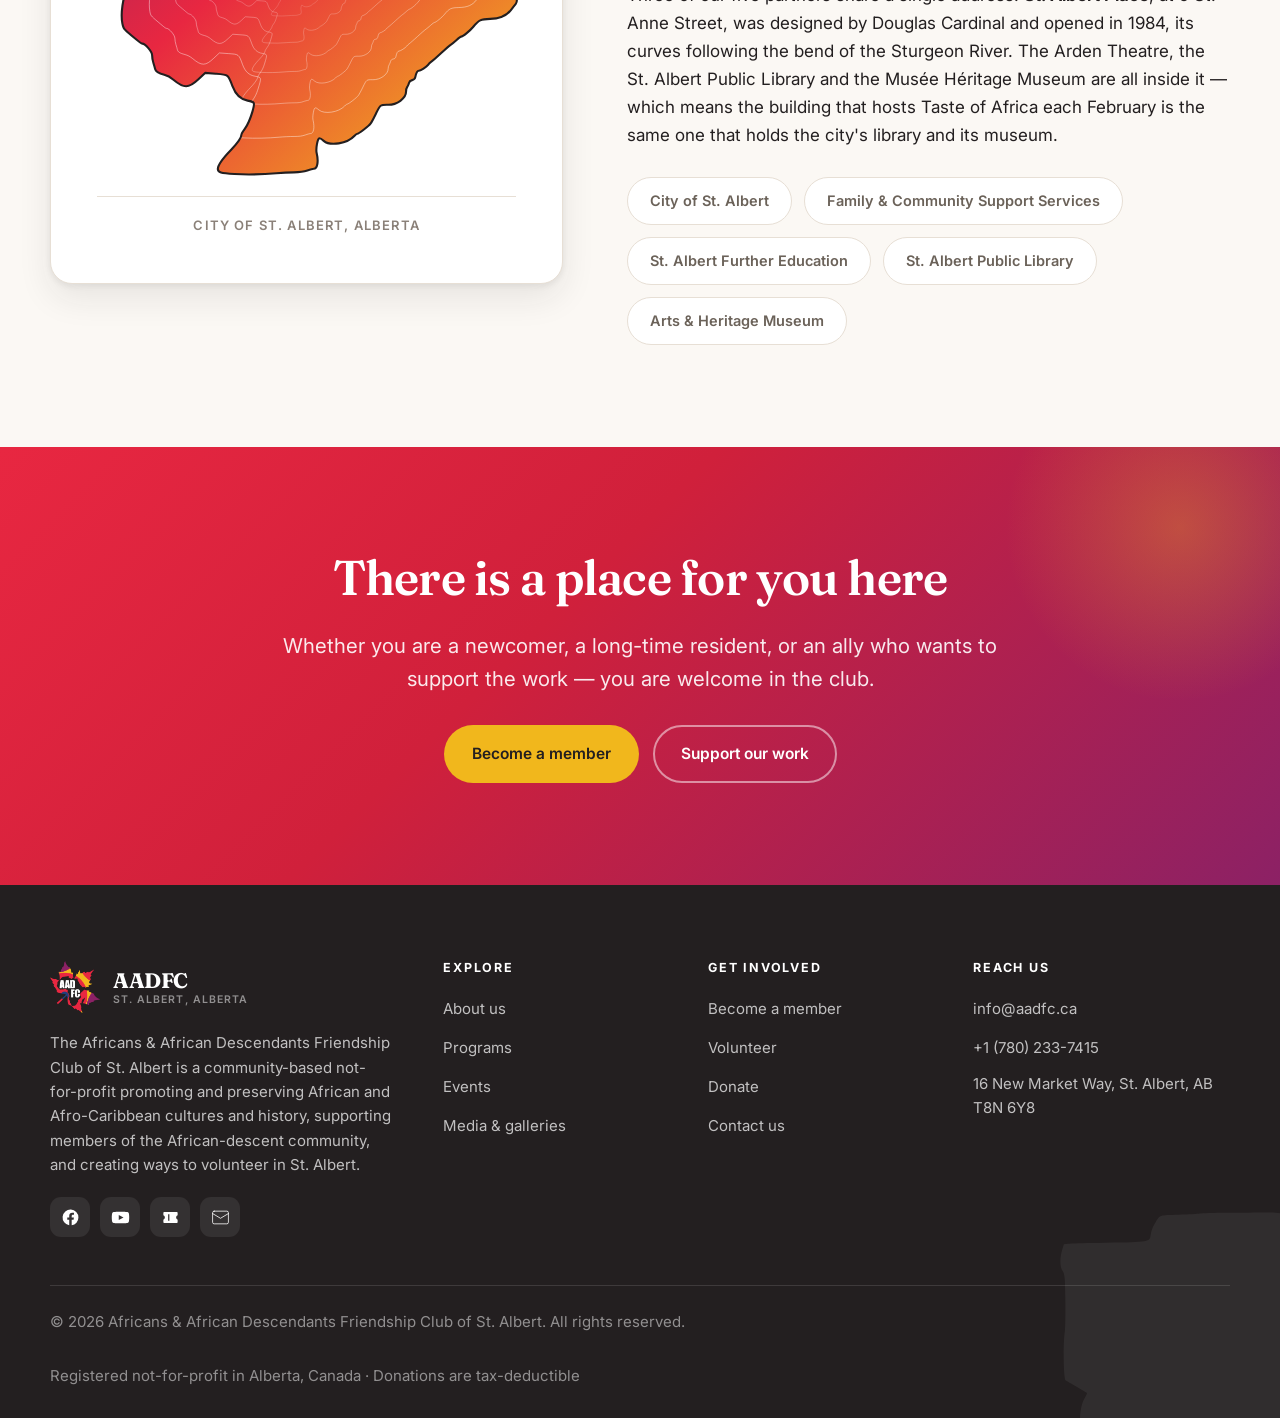
==== commit 22a3ce67: "Make the St. Albert boundary the site's structural signature Traces the City of St. Albert outline i" ====
--- a/index.html
+++ b/index.html
@@ -25,6 +25,7 @@
 <link rel="preconnect" href="https://fonts.gstatic.com" crossorigin>
 <link rel="stylesheet" href="https://fonts.googleapis.com/css2?family=Fraunces:opsz,wght@9..144,400;9..144,500;9..144,600;9..144,700&family=Inter:wght@400;500;600;700&display=swap">
 <link rel="stylesheet" href="css/style.css">
+<script>document.documentElement.classList.add('js');</script>
 <script type="application/ld+json">
 {
   "@context": "https://schema.org",
@@ -104,8 +105,37 @@
       </div>
     </div>
 
-    <div class="hero-art">
-      <img src="assets/img/logo.png" width="430" height="444" fetchpriority="high"
+    <div class="hero-map">
+      <svg class="hero-map__svg" viewBox="0 0 1000 987.5" aria-hidden="true" focusable="false">
+        <defs>
+          <path id="sa-hero" d="M327.8 987.4C294.5 985.7 288.1 983.8 288.1 975.5C288.1 967.5 300.2 949.9 319.4 930.1C333.8 915.1 344.5 899.5 344.5 893.2C344.5 891.9 347.9 886.2 352.0 880.4C361.0 867.9 364.2 860.6 370.8 837.9C377.1 816.3 376.7 815.4 359.1 812.3C341.7 809.2 330.9 799.1 323.6 779.1C312.7 749.4 313.8 750.2 282.9 748.0L257.8 746.2L241.9 761.2C218.2 783.5 207.6 783.6 181.4 761.8C175.4 756.7 167.5 752.6 160.3 750.8C145.5 746.9 140.0 743.4 138.6 737.0C138.0 734.1 136.1 727.6 134.5 722.5C132.9 717.4 131.5 709.3 131.5 704.5C131.5 695.7 115.3 676.4 107.9 676.4C105.5 676.4 103.4 674.8 83.7 658.1C62.6 640.2 62.7 640.3 60.5 628.5C56.0 604.1 61.6 565.1 72.0 548.1C78.7 537.1 80.4 532.8 78.6 531.1C76.7 529.4 32.4 503.5 16.7 495.0C10.3 491.5 8.6 389.7 14.3 349.7C16.8 331.7 16.3 219.0 13.6 193.1C12.6 184.0 10.6 176.9 8.4 174.3C-1.1 163.6 -1.3 133.5 7.8 106.2L11.5 95.0L24.0 93.2C30.9 92.2 69.9 91.1 110.6 90.8C254.1 89.6 263.6 88.4 266.1 71.6C268.8 53.4 272.1 44.3 281.3 29.8C295.1 8.1 290.1 9.7 349.4 8.1C378.3 7.4 406.1 5.8 411.3 4.6C416.5 3.5 453.4 2.4 493.7 2.2C533.9 2.1 582.3 1.7 601.3 1.4C661.9 0.5 675.3 7.1 675.4 38.3C675.5 60.2 677.0 66.0 682.9 67.9C685.2 68.6 690.1 72.2 693.7 75.9C697.4 79.6 702.4 84.0 704.7 85.6C709.0 88.7 725.4 125.2 731.4 145.1C733.2 150.8 737.1 164.0 740.2 174.3C752.5 215.7 762.4 237.5 779.2 259.9L790.2 274.5L791.2 255.7L792.3 237.0L800.7 236.3C808.1 235.8 810.6 237.0 823.6 247.5C831.6 254.0 844.8 262.6 852.8 266.6C860.9 270.5 873.1 277.5 880.0 281.9C886.8 286.4 895.4 291.4 898.9 293.0C908.1 297.2 943.5 331.6 953.3 345.9C957.9 352.6 964.9 362.7 968.9 368.5C993.3 403.5 997.9 417.4 997.9 456.2C997.9 473.4 998.9 507.6 1000.1 532.2C1002.2 574.2 1002.1 577.2 998.6 581.6C996.5 584.2 991.5 590.6 987.5 595.8C976.1 610.7 962.0 616.8 937.6 617.3C915.5 617.7 910.0 620.3 897.3 636.1C890.2 645.0 872.1 659.7 868.4 659.7C867.2 659.7 862.3 663.3 857.5 667.7C852.6 672.1 846.6 677.1 844.0 678.8C841.5 680.5 830.7 689.9 820.2 699.5C809.7 709.2 799.1 718.5 796.6 720.1C794.2 721.8 791.0 724.9 789.5 727.0C785.9 731.9 771.4 741.1 767.2 741.1C763.9 741.1 761.1 746.2 759.0 756.3C758.0 760.7 756.2 762.4 751.5 763.4C747.0 764.3 744.9 766.2 743.9 770.1C743.2 773.1 741.3 777.4 739.8 779.7C738.2 782.0 737.0 786.9 737.0 790.7C737.0 806.8 715.3 822.6 693.6 822.2C675.3 821.9 675.7 821.6 665.1 843.4C660.2 853.4 654.6 863.8 652.7 866.5C648.5 872.6 624.4 891.4 620.9 891.4C619.5 891.4 616.2 893.8 613.5 896.8C596.8 914.8 555.9 921.2 540.6 908.2C529.5 898.7 527.4 899.7 524.5 916.0C522.7 925.7 522.6 932.7 524.0 938.4C528.6 957.7 525.3 974.9 516.9 974.9C515.0 974.9 508.1 976.8 501.6 979.1C492.9 982.2 484.4 983.3 469.6 983.3C458.6 983.3 439.8 984.2 427.8 985.3C394.5 988.3 358.9 989.1 327.8 987.4Z"/>
+          <linearGradient id="mapStroke" x1="0" y1="0" x2="1" y2="1">
+            <stop offset="0" stop-color="#8C2165"/>
+            <stop offset=".36" stop-color="#E82741"/>
+            <stop offset=".7" stop-color="#F1B71C"/>
+            <stop offset="1" stop-color="#213F7D"/>
+          </linearGradient>
+          <radialGradient id="logoHalo" cx=".5" cy=".5" r=".5">
+            <stop offset="0" stop-color="#FBF8F4" stop-opacity=".97"/>
+            <stop offset=".62" stop-color="#FBF8F4" stop-opacity=".82"/>
+            <stop offset="1" stop-color="#FBF8F4" stop-opacity="0"/>
+          </radialGradient>
+          <radialGradient id="mapWash" cx=".46" cy=".43" r=".68">
+            <stop offset="0" stop-color="#F1B71C" stop-opacity=".18"/>
+            <stop offset=".55" stop-color="#E82741" stop-opacity=".09"/>
+            <stop offset="1" stop-color="#8C2165" stop-opacity=".03"/>
+          </radialGradient>
+        </defs>
+        <use href="#sa-hero" class="map-wash"/>
+      <use href="#sa-hero" class="contour contour--1" transform="translate(470.4 448.6) scale(0.87) translate(-470.4 -448.6)"/>
+      <use href="#sa-hero" class="contour contour--2" transform="translate(470.4 448.6) scale(0.73) translate(-470.4 -448.6)"/>
+      <use href="#sa-hero" class="contour contour--3" transform="translate(470.4 448.6) scale(0.6) translate(-470.4 -448.6)"/>
+      <use href="#sa-hero" class="contour contour--4" transform="translate(470.4 448.6) scale(0.48) translate(-470.4 -448.6)"/>
+        <circle cx="470.4" cy="448.6" r="228" fill="url(#logoHalo)"/>
+        <use href="#sa-hero" class="map-outline"/>
+      </svg>
+      <img class="hero-map__logo" src="assets/img/logo.png" width="180" height="186"
+           fetchpriority="high"
            alt="AADFC logo: a maple leaf in red, gold and plum with the letters AAD FC at its centre">
     </div>
   </div>
@@ -280,23 +310,57 @@
   </div>
 </section>
 
-<!-- ================================================== partners -->
+<!-- ================================================== rooted -->
 <section class="section section--paper">
-  <div class="wrap">
-    <div class="section-head section-head--center">
-      <p class="eyebrow eyebrow--center">Working together</p>
-      <h2 class="h-lg">Our community partners</h2>
+  <div class="wrap rooted">
+    <div class="topo-frame reveal">
+      <svg class="topo" viewBox="0 0 1000 987.5" role="img"
+           aria-label="Outline of the City of St. Albert, drawn as nested contour rings">
+        <title>The City of St. Albert</title>
+        <defs>
+          <path id="sa-topo" d="M327.8 987.4C294.5 985.7 288.1 983.8 288.1 975.5C288.1 967.5 300.2 949.9 319.4 930.1C333.8 915.1 344.5 899.5 344.5 893.2C344.5 891.9 347.9 886.2 352.0 880.4C361.0 867.9 364.2 860.6 370.8 837.9C377.1 816.3 376.7 815.4 359.1 812.3C341.7 809.2 330.9 799.1 323.6 779.1C312.7 749.4 313.8 750.2 282.9 748.0L257.8 746.2L241.9 761.2C218.2 783.5 207.6 783.6 181.4 761.8C175.4 756.7 167.5 752.6 160.3 750.8C145.5 746.9 140.0 743.4 138.6 737.0C138.0 734.1 136.1 727.6 134.5 722.5C132.9 717.4 131.5 709.3 131.5 704.5C131.5 695.7 115.3 676.4 107.9 676.4C105.5 676.4 103.4 674.8 83.7 658.1C62.6 640.2 62.7 640.3 60.5 628.5C56.0 604.1 61.6 565.1 72.0 548.1C78.7 537.1 80.4 532.8 78.6 531.1C76.7 529.4 32.4 503.5 16.7 495.0C10.3 491.5 8.6 389.7 14.3 349.7C16.8 331.7 16.3 219.0 13.6 193.1C12.6 184.0 10.6 176.9 8.4 174.3C-1.1 163.6 -1.3 133.5 7.8 106.2L11.5 95.0L24.0 93.2C30.9 92.2 69.9 91.1 110.6 90.8C254.1 89.6 263.6 88.4 266.1 71.6C268.8 53.4 272.1 44.3 281.3 29.8C295.1 8.1 290.1 9.7 349.4 8.1C378.3 7.4 406.1 5.8 411.3 4.6C416.5 3.5 453.4 2.4 493.7 2.2C533.9 2.1 582.3 1.7 601.3 1.4C661.9 0.5 675.3 7.1 675.4 38.3C675.5 60.2 677.0 66.0 682.9 67.9C685.2 68.6 690.1 72.2 693.7 75.9C697.4 79.6 702.4 84.0 704.7 85.6C709.0 88.7 725.4 125.2 731.4 145.1C733.2 150.8 737.1 164.0 740.2 174.3C752.5 215.7 762.4 237.5 779.2 259.9L790.2 274.5L791.2 255.7L792.3 237.0L800.7 236.3C808.1 235.8 810.6 237.0 823.6 247.5C831.6 254.0 844.8 262.6 852.8 266.6C860.9 270.5 873.1 277.5 880.0 281.9C886.8 286.4 895.4 291.4 898.9 293.0C908.1 297.2 943.5 331.6 953.3 345.9C957.9 352.6 964.9 362.7 968.9 368.5C993.3 403.5 997.9 417.4 997.9 456.2C997.9 473.4 998.9 507.6 1000.1 532.2C1002.2 574.2 1002.1 577.2 998.6 581.6C996.5 584.2 991.5 590.6 987.5 595.8C976.1 610.7 962.0 616.8 937.6 617.3C915.5 617.7 910.0 620.3 897.3 636.1C890.2 645.0 872.1 659.7 868.4 659.7C867.2 659.7 862.3 663.3 857.5 667.7C852.6 672.1 846.6 677.1 844.0 678.8C841.5 680.5 830.7 689.9 820.2 699.5C809.7 709.2 799.1 718.5 796.6 720.1C794.2 721.8 791.0 724.9 789.5 727.0C785.9 731.9 771.4 741.1 767.2 741.1C763.9 741.1 761.1 746.2 759.0 756.3C758.0 760.7 756.2 762.4 751.5 763.4C747.0 764.3 744.9 766.2 743.9 770.1C743.2 773.1 741.3 777.4 739.8 779.7C738.2 782.0 737.0 786.9 737.0 790.7C737.0 806.8 715.3 822.6 693.6 822.2C675.3 821.9 675.7 821.6 665.1 843.4C660.2 853.4 654.6 863.8 652.7 866.5C648.5 872.6 624.4 891.4 620.9 891.4C619.5 891.4 616.2 893.8 613.5 896.8C596.8 914.8 555.9 921.2 540.6 908.2C529.5 898.7 527.4 899.7 524.5 916.0C522.7 925.7 522.6 932.7 524.0 938.4C528.6 957.7 525.3 974.9 516.9 974.9C515.0 974.9 508.1 976.8 501.6 979.1C492.9 982.2 484.4 983.3 469.6 983.3C458.6 983.3 439.8 984.2 427.8 985.3C394.5 988.3 358.9 989.1 327.8 987.4Z"/>
+          <linearGradient id="topoFill" x1="0" y1="0" x2=".9" y2="1">
+            <stop offset="0" stop-color="#8C2165"/>
+            <stop offset=".45" stop-color="#E82741"/>
+            <stop offset="1" stop-color="#F1B71C"/>
+          </linearGradient>
+        </defs>
+        <use href="#sa-topo" class="topo__fill"/>
+      <use href="#sa-topo" class="topo__ring" transform="translate(470.4 448.6) scale(0.84) translate(-470.4 -448.6)"/>
+      <use href="#sa-topo" class="topo__ring" transform="translate(470.4 448.6) scale(0.69) translate(-470.4 -448.6)"/>
+      <use href="#sa-topo" class="topo__ring" transform="translate(470.4 448.6) scale(0.55) translate(-470.4 -448.6)"/>
+      <use href="#sa-topo" class="topo__ring" transform="translate(470.4 448.6) scale(0.42) translate(-470.4 -448.6)"/>
+      <use href="#sa-topo" class="topo__ring" transform="translate(470.4 448.6) scale(0.3) translate(-470.4 -448.6)"/>
+        <use href="#sa-topo" class="topo__edge"/>
+      </svg>
+      <p class="topo-caption">City of St.&nbsp;Albert, Alberta</p>
+    </div>
+
+    <div>
+      <p class="eyebrow">Rooted here</p>
+      <h2 class="h-lg">Everything we do happens inside these lines</h2>
       <p class="lede">
-        Nothing we do happens alone. We are grateful to the organisations who open
-        their doors, share their expertise and help us reach further.
-      </p>
-    </div>
-    <div class="partners reveal">
-      <span class="partner">City of St. Albert</span>
-      <span class="partner">Family &amp; Community Support Services</span>
-      <span class="partner">St. Albert Further Education</span>
-      <span class="partner">St. Albert Public Library</span>
-      <span class="partner">Arts &amp; Heritage Museum</span>
+        The club is not a national organisation with a branch in St.&nbsp;Albert.
+        It is St.&nbsp;Albert: our celebrations, our camps, our grocery runs and
+        our volunteering all happen within the city limits.
+      </p>
+      <p>
+        Three of our five partners share a single address. <strong>St.&nbsp;Albert
+        Place</strong>, at 5 St. Anne Street, was designed by Douglas Cardinal and
+        opened in 1984, its curves following the bend of the Sturgeon River. The
+        Arden Theatre, the St.&nbsp;Albert Public Library and the Mus&eacute;e
+        H&eacute;ritage Museum are all inside it &mdash; which means the building
+        that hosts Taste of Africa each February is the same one that holds the
+        city's library and its museum.
+      </p>
+
+      <div class="partners partners--left reveal" style="margin-top:28px">
+        <span class="partner">City of St. Albert</span>
+        <span class="partner">Family &amp; Community Support Services</span>
+        <span class="partner">St. Albert Further Education</span>
+        <span class="partner">St. Albert Public Library</span>
+        <span class="partner">Arts &amp; Heritage Museum</span>
+      </div>
     </div>
   </div>
 </section>
--- a/css/style.css
+++ b/css/style.css
@@ -524,6 +524,7 @@
 
 /* ------------------------------------------------------------- partners -- */
 .partners { display: flex; flex-wrap: wrap; gap: 12px; justify-content: center; }
+.partners--left { justify-content: flex-start; }
 .partner {
   background: var(--white); border: 1px solid var(--line); border-radius: 999px;
   padding: 11px 22px; font-size: 14.5px; font-weight: 600; color: var(--muted);
@@ -684,10 +685,10 @@
 .footer-bottom a:hover { color: var(--gold); }
 
 /* ------------------------------------------------------------- reveal --- */
-.reveal { opacity: 0; transform: translateY(18px); transition: opacity .6s var(--ease), transform .6s var(--ease); }
-.reveal.is-in { opacity: 1; transform: none; }
+.js .reveal { opacity: 0; transform: translateY(18px); transition: opacity .6s var(--ease), transform .6s var(--ease); }
+.js .reveal.is-in { opacity: 1; transform: none; }
 @media (prefers-reduced-motion: reduce) {
-  .reveal { opacity: 1; transform: none; transition: none; }
+  .js .reveal { opacity: 1; transform: none; transition: none; }
   .btn:hover, .card:hover, .event:hover, .person:hover { transform: none; }
 }
 
@@ -714,9 +715,118 @@
   color: var(--muted-2); font-size: 14.5px;
 }
 
-/* Fallback size for inline icons that are not inside a sizing wrapper, so a
-   stray SVG can never fall back to its 300x150 intrinsic box. */
-svg:not([width]):not([height]) { max-height: 1.4em; }
-.card-icon svg, .ci-icon svg, .socials svg, .event-meta svg, .hero-badge .dot svg {
-  max-height: none;
-}
+/* Fallback size for an icon dropped straight into a text run, so a stray SVG
+   can never fall back to its 300x150 intrinsic box. Scoped to text containers:
+   a blanket svg rule outranks the class selectors that size real layout SVGs. */
+:is(p, li, span, .tag, .crumbs, .form-note) > svg:not([width]):not([height]) {
+  max-height: 1.4em;
+  width: auto;
+}
+
+/* =========================================================== the map ====
+   The City of St. Albert boundary, traced from the city's own outline. It is
+   the site's structural signature: drawn in the hero, topographic in "Rooted
+   here", a watermark behind page heads and the footer.
+   ------------------------------------------------------------------------ */
+
+.hero-map {
+  position: relative;
+  width: min(100%, 520px);
+  margin-inline: auto;
+  aspect-ratio: 1000 / 987.5;
+}
+.hero-map__svg { width: 100%; height: 100%; overflow: visible; }
+
+/* Contour rings: scaled copies of the same boundary, nested about its centroid. */
+.contour { fill: none; stroke-width: 3; opacity: 0; animation: contour-in .9s var(--ease) forwards; }
+.contour--1 { stroke: var(--plum); animation-delay: .05s; }
+.contour--2 { stroke: var(--navy); animation-delay: .15s; }
+.contour--3 { stroke: var(--red);  animation-delay: .25s; }
+.contour--4 { stroke: var(--gold); animation-delay: .35s; }
+.contour--5 { stroke: var(--plum); animation-delay: .45s; }
+.contour--6 { stroke: var(--navy); animation-delay: .55s; }
+@keyframes contour-in { to { opacity: .42; } }
+
+.map-outline {
+  fill: none;
+  stroke: url(#mapStroke);
+  stroke-width: 7;
+  stroke-linejoin: round;
+  stroke-dasharray: 3614;
+  stroke-dashoffset: 0;            /* drawn at rest; the animation runs from */
+  animation: map-draw 2.4s var(--ease) both;
+}
+@keyframes map-draw { from { stroke-dashoffset: 3614; } }
+
+.map-wash { fill: url(#mapWash); }
+
+.hero-map__logo {
+  position: absolute;
+  left: 47.0%;
+  top: 45.4%;
+  width: 36%;
+  transform: translate(-50%, -50%) scale(.86);
+  opacity: 0;
+  filter: drop-shadow(0 14px 26px rgba(35, 31, 32, .18));
+  animation: logo-in .8s var(--ease) 1.5s forwards;
+}
+@keyframes logo-in { to { opacity: 1; transform: translate(-50%, -50%) scale(1); } }
+
+@media (prefers-reduced-motion: reduce) {
+  .contour, .map-outline, .hero-map__logo { animation: none; opacity: 1; }
+  .contour { opacity: .42; }
+  .hero-map__logo { transform: translate(-50%, -50%); }
+}
+
+/* ---- "Rooted here": the boundary as a topographic field --------------- */
+.rooted {
+  display: grid;
+  grid-template-columns: .92fr 1.08fr;
+  gap: clamp(34px, 5vw, 72px);
+  align-items: center;
+}
+@media (max-width: 900px) { .rooted { grid-template-columns: 1fr; } }
+
+.topo { width: 100%; height: auto; overflow: visible; }
+.topo__fill { fill: url(#topoFill); }
+.topo__ring { fill: none; stroke: rgba(255, 255, 255, .5); stroke-width: 2.4; }
+.topo__edge { fill: none; stroke: var(--ink); stroke-width: 5; stroke-linejoin: round; }
+
+.topo-frame {
+  position: relative;
+  border-radius: var(--radius-lg);
+  padding: clamp(26px, 3.6vw, 46px);
+  background: var(--white);
+  border: 1px solid var(--line);
+  box-shadow: var(--shadow-md);
+}
+.topo-caption {
+  margin-top: 22px; padding-top: 18px; border-top: 1px solid var(--line);
+  font-size: 13px; font-weight: 600; letter-spacing: .09em;
+  text-transform: uppercase; color: var(--muted-2); text-align: center;
+}
+
+/* ---- Watermarks ------------------------------------------------------- */
+.page-head { position: relative; overflow: hidden; }
+.page-head::after {
+  content: "";
+  position: absolute; right: -4%; top: 50%;
+  width: min(340px, 34vw); aspect-ratio: 1000 / 987.5;
+  transform: translateY(-50%);
+  background: url("data:image/svg+xml,<svg xmlns='http://www.w3.org/2000/svg' viewBox='0 0 1000 987.5'><path d='M327.8 987.4C294.5 985.7 288.1 983.8 288.1 975.5C288.1 967.5 300.2 949.9 319.4 930.1C333.8 915.1 344.5 899.5 344.5 893.2C344.5 891.9 347.9 886.2 352.0 880.4C361.0 867.9 364.2 860.6 370.8 837.9C377.1 816.3 376.7 815.4 359.1 812.3C341.7 809.2 330.9 799.1 323.6 779.1C312.7 749.4 313.8 750.2 282.9 748.0L257.8 746.2L241.9 761.2C218.2 783.5 207.6 783.6 181.4 761.8C175.4 756.7 167.5 752.6 160.3 750.8C145.5 746.9 140.0 743.4 138.6 737.0C138.0 734.1 136.1 727.6 134.5 722.5C132.9 717.4 131.5 709.3 131.5 704.5C131.5 695.7 115.3 676.4 107.9 676.4C105.5 676.4 103.4 674.8 83.7 658.1C62.6 640.2 62.7 640.3 60.5 628.5C56.0 604.1 61.6 565.1 72.0 548.1C78.7 537.1 80.4 532.8 78.6 531.1C76.7 529.4 32.4 503.5 16.7 495.0C10.3 491.5 8.6 389.7 14.3 349.7C16.8 331.7 16.3 219.0 13.6 193.1C12.6 184.0 10.6 176.9 8.4 174.3C-1.1 163.6 -1.3 133.5 7.8 106.2L11.5 95.0L24.0 93.2C30.9 92.2 69.9 91.1 110.6 90.8C254.1 89.6 263.6 88.4 266.1 71.6C268.8 53.4 272.1 44.3 281.3 29.8C295.1 8.1 290.1 9.7 349.4 8.1C378.3 7.4 406.1 5.8 411.3 4.6C416.5 3.5 453.4 2.4 493.7 2.2C533.9 2.1 582.3 1.7 601.3 1.4C661.9 0.5 675.3 7.1 675.4 38.3C675.5 60.2 677.0 66.0 682.9 67.9C685.2 68.6 690.1 72.2 693.7 75.9C697.4 79.6 702.4 84.0 704.7 85.6C709.0 88.7 725.4 125.2 731.4 145.1C733.2 150.8 737.1 164.0 740.2 174.3C752.5 215.7 762.4 237.5 779.2 259.9L790.2 274.5L791.2 255.7L792.3 237.0L800.7 236.3C808.1 235.8 810.6 237.0 823.6 247.5C831.6 254.0 844.8 262.6 852.8 266.6C860.9 270.5 873.1 277.5 880.0 281.9C886.8 286.4 895.4 291.4 898.9 293.0C908.1 297.2 943.5 331.6 953.3 345.9C957.9 352.6 964.9 362.7 968.9 368.5C993.3 403.5 997.9 417.4 997.9 456.2C997.9 473.4 998.9 507.6 1000.1 532.2C1002.2 574.2 1002.1 577.2 998.6 581.6C996.5 584.2 991.5 590.6 987.5 595.8C976.1 610.7 962.0 616.8 937.6 617.3C915.5 617.7 910.0 620.3 897.3 636.1C890.2 645.0 872.1 659.7 868.4 659.7C867.2 659.7 862.3 663.3 857.5 667.7C852.6 672.1 846.6 677.1 844.0 678.8C841.5 680.5 830.7 689.9 820.2 699.5C809.7 709.2 799.1 718.5 796.6 720.1C794.2 721.8 791.0 724.9 789.5 727.0C785.9 731.9 771.4 741.1 767.2 741.1C763.9 741.1 761.1 746.2 759.0 756.3C758.0 760.7 756.2 762.4 751.5 763.4C747.0 764.3 744.9 766.2 743.9 770.1C743.2 773.1 741.3 777.4 739.8 779.7C738.2 782.0 737.0 786.9 737.0 790.7C737.0 806.8 715.3 822.6 693.6 822.2C675.3 821.9 675.7 821.6 665.1 843.4C660.2 853.4 654.6 863.8 652.7 866.5C648.5 872.6 624.4 891.4 620.9 891.4C619.5 891.4 616.2 893.8 613.5 896.8C596.8 914.8 555.9 921.2 540.6 908.2C529.5 898.7 527.4 899.7 524.5 916.0C522.7 925.7 522.6 932.7 524.0 938.4C528.6 957.7 525.3 974.9 516.9 974.9C515.0 974.9 508.1 976.8 501.6 979.1C492.9 982.2 484.4 983.3 469.6 983.3C458.6 983.3 439.8 984.2 427.8 985.3C394.5 988.3 358.9 989.1 327.8 987.4Z' fill='%23231F20'/></svg>") center / contain no-repeat;
+  opacity: .06;
+  pointer-events: none;
+}
+@media (max-width: 760px) { .page-head::after { display: none; } }
+
+.site-footer { position: relative; overflow: hidden; }
+.site-footer::before {
+  content: "";
+  position: absolute; right: -120px; bottom: -130px;
+  width: 340px; aspect-ratio: 1000 / 987.5;
+  background: url("data:image/svg+xml,<svg xmlns='http://www.w3.org/2000/svg' viewBox='0 0 1000 987.5'><path d='M327.8 987.4C294.5 985.7 288.1 983.8 288.1 975.5C288.1 967.5 300.2 949.9 319.4 930.1C333.8 915.1 344.5 899.5 344.5 893.2C344.5 891.9 347.9 886.2 352.0 880.4C361.0 867.9 364.2 860.6 370.8 837.9C377.1 816.3 376.7 815.4 359.1 812.3C341.7 809.2 330.9 799.1 323.6 779.1C312.7 749.4 313.8 750.2 282.9 748.0L257.8 746.2L241.9 761.2C218.2 783.5 207.6 783.6 181.4 761.8C175.4 756.7 167.5 752.6 160.3 750.8C145.5 746.9 140.0 743.4 138.6 737.0C138.0 734.1 136.1 727.6 134.5 722.5C132.9 717.4 131.5 709.3 131.5 704.5C131.5 695.7 115.3 676.4 107.9 676.4C105.5 676.4 103.4 674.8 83.7 658.1C62.6 640.2 62.7 640.3 60.5 628.5C56.0 604.1 61.6 565.1 72.0 548.1C78.7 537.1 80.4 532.8 78.6 531.1C76.7 529.4 32.4 503.5 16.7 495.0C10.3 491.5 8.6 389.7 14.3 349.7C16.8 331.7 16.3 219.0 13.6 193.1C12.6 184.0 10.6 176.9 8.4 174.3C-1.1 163.6 -1.3 133.5 7.8 106.2L11.5 95.0L24.0 93.2C30.9 92.2 69.9 91.1 110.6 90.8C254.1 89.6 263.6 88.4 266.1 71.6C268.8 53.4 272.1 44.3 281.3 29.8C295.1 8.1 290.1 9.7 349.4 8.1C378.3 7.4 406.1 5.8 411.3 4.6C416.5 3.5 453.4 2.4 493.7 2.2C533.9 2.1 582.3 1.7 601.3 1.4C661.9 0.5 675.3 7.1 675.4 38.3C675.5 60.2 677.0 66.0 682.9 67.9C685.2 68.6 690.1 72.2 693.7 75.9C697.4 79.6 702.4 84.0 704.7 85.6C709.0 88.7 725.4 125.2 731.4 145.1C733.2 150.8 737.1 164.0 740.2 174.3C752.5 215.7 762.4 237.5 779.2 259.9L790.2 274.5L791.2 255.7L792.3 237.0L800.7 236.3C808.1 235.8 810.6 237.0 823.6 247.5C831.6 254.0 844.8 262.6 852.8 266.6C860.9 270.5 873.1 277.5 880.0 281.9C886.8 286.4 895.4 291.4 898.9 293.0C908.1 297.2 943.5 331.6 953.3 345.9C957.9 352.6 964.9 362.7 968.9 368.5C993.3 403.5 997.9 417.4 997.9 456.2C997.9 473.4 998.9 507.6 1000.1 532.2C1002.2 574.2 1002.1 577.2 998.6 581.6C996.5 584.2 991.5 590.6 987.5 595.8C976.1 610.7 962.0 616.8 937.6 617.3C915.5 617.7 910.0 620.3 897.3 636.1C890.2 645.0 872.1 659.7 868.4 659.7C867.2 659.7 862.3 663.3 857.5 667.7C852.6 672.1 846.6 677.1 844.0 678.8C841.5 680.5 830.7 689.9 820.2 699.5C809.7 709.2 799.1 718.5 796.6 720.1C794.2 721.8 791.0 724.9 789.5 727.0C785.9 731.9 771.4 741.1 767.2 741.1C763.9 741.1 761.1 746.2 759.0 756.3C758.0 760.7 756.2 762.4 751.5 763.4C747.0 764.3 744.9 766.2 743.9 770.1C743.2 773.1 741.3 777.4 739.8 779.7C738.2 782.0 737.0 786.9 737.0 790.7C737.0 806.8 715.3 822.6 693.6 822.2C675.3 821.9 675.7 821.6 665.1 843.4C660.2 853.4 654.6 863.8 652.7 866.5C648.5 872.6 624.4 891.4 620.9 891.4C619.5 891.4 616.2 893.8 613.5 896.8C596.8 914.8 555.9 921.2 540.6 908.2C529.5 898.7 527.4 899.7 524.5 916.0C522.7 925.7 522.6 932.7 524.0 938.4C528.6 957.7 525.3 974.9 516.9 974.9C515.0 974.9 508.1 976.8 501.6 979.1C492.9 982.2 484.4 983.3 469.6 983.3C458.6 983.3 439.8 984.2 427.8 985.3C394.5 988.3 358.9 989.1 327.8 987.4Z' fill='%23231F20'/></svg>") center / contain no-repeat;
+  opacity: .07; filter: invert(1);
+  pointer-events: none;
+}
+.site-footer .wrap { position: relative; }
+@media (max-width: 900px) { .site-footer::before { display: none; } }
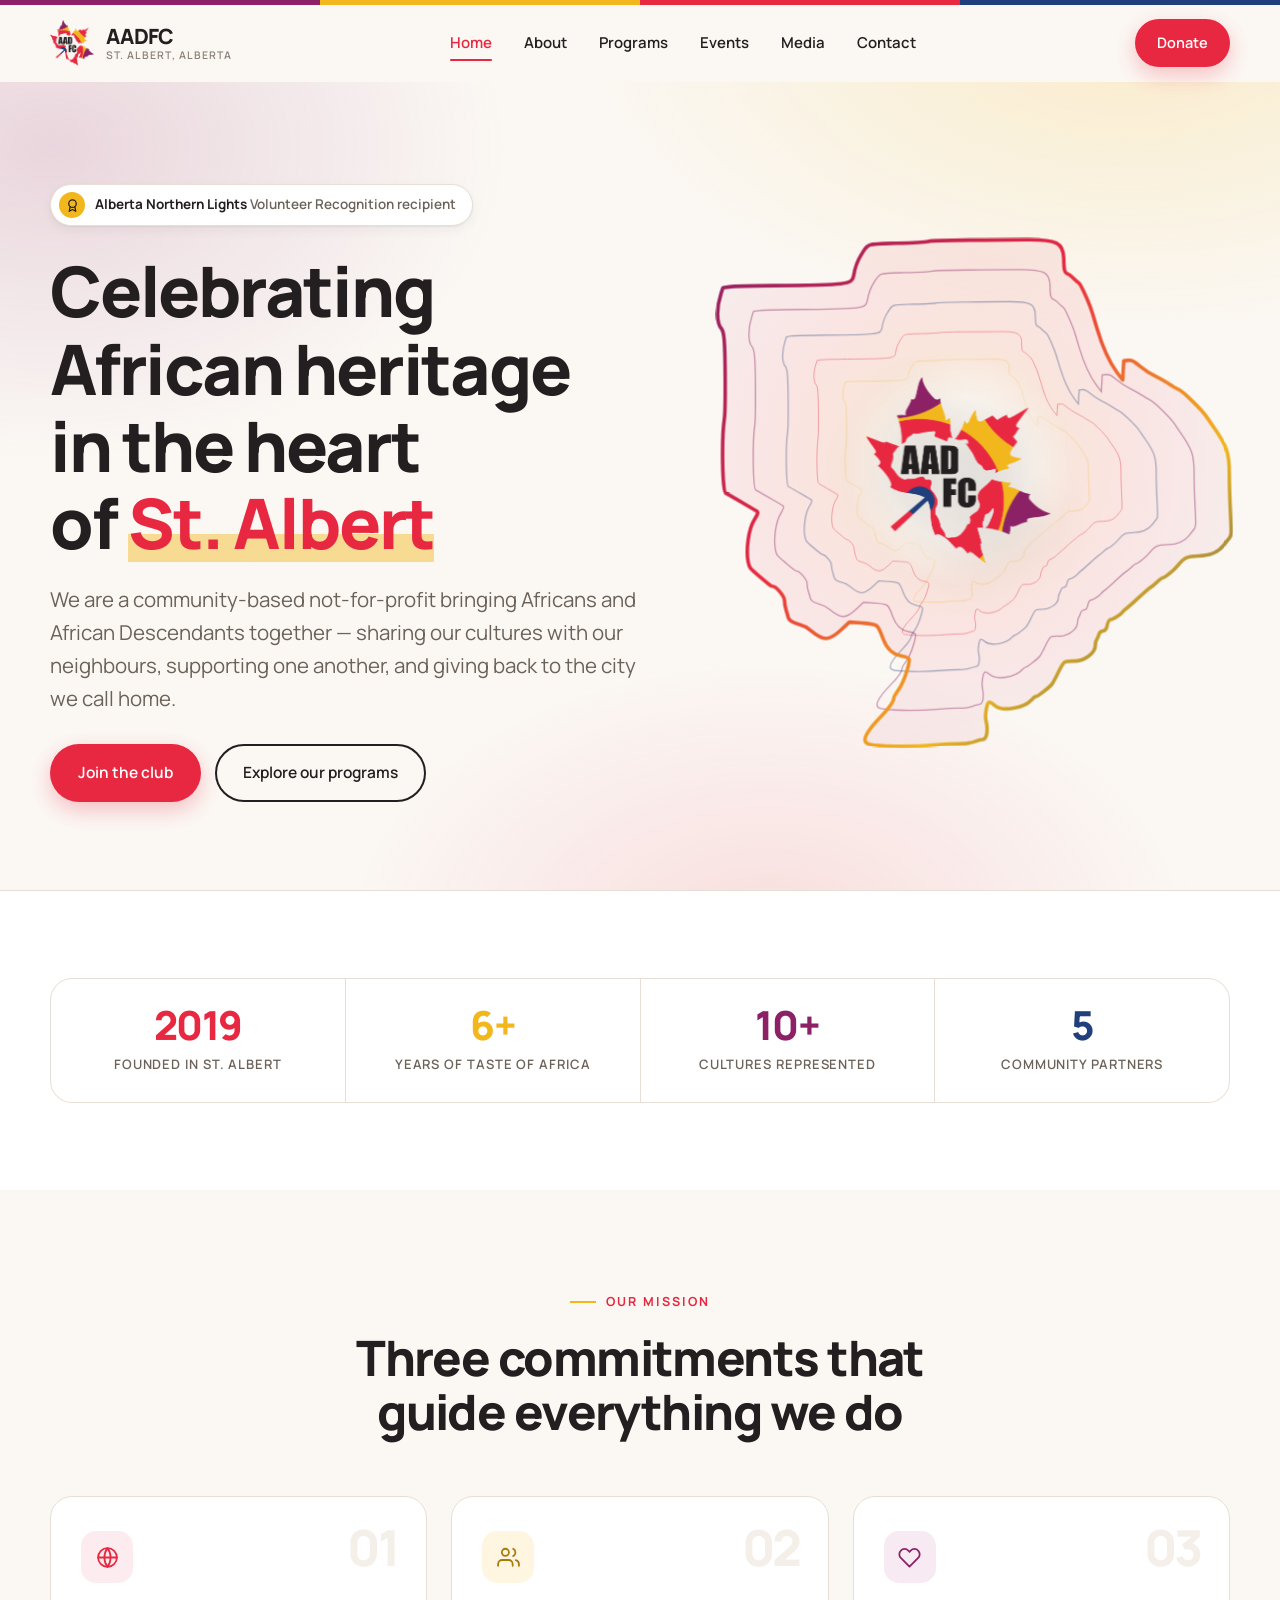
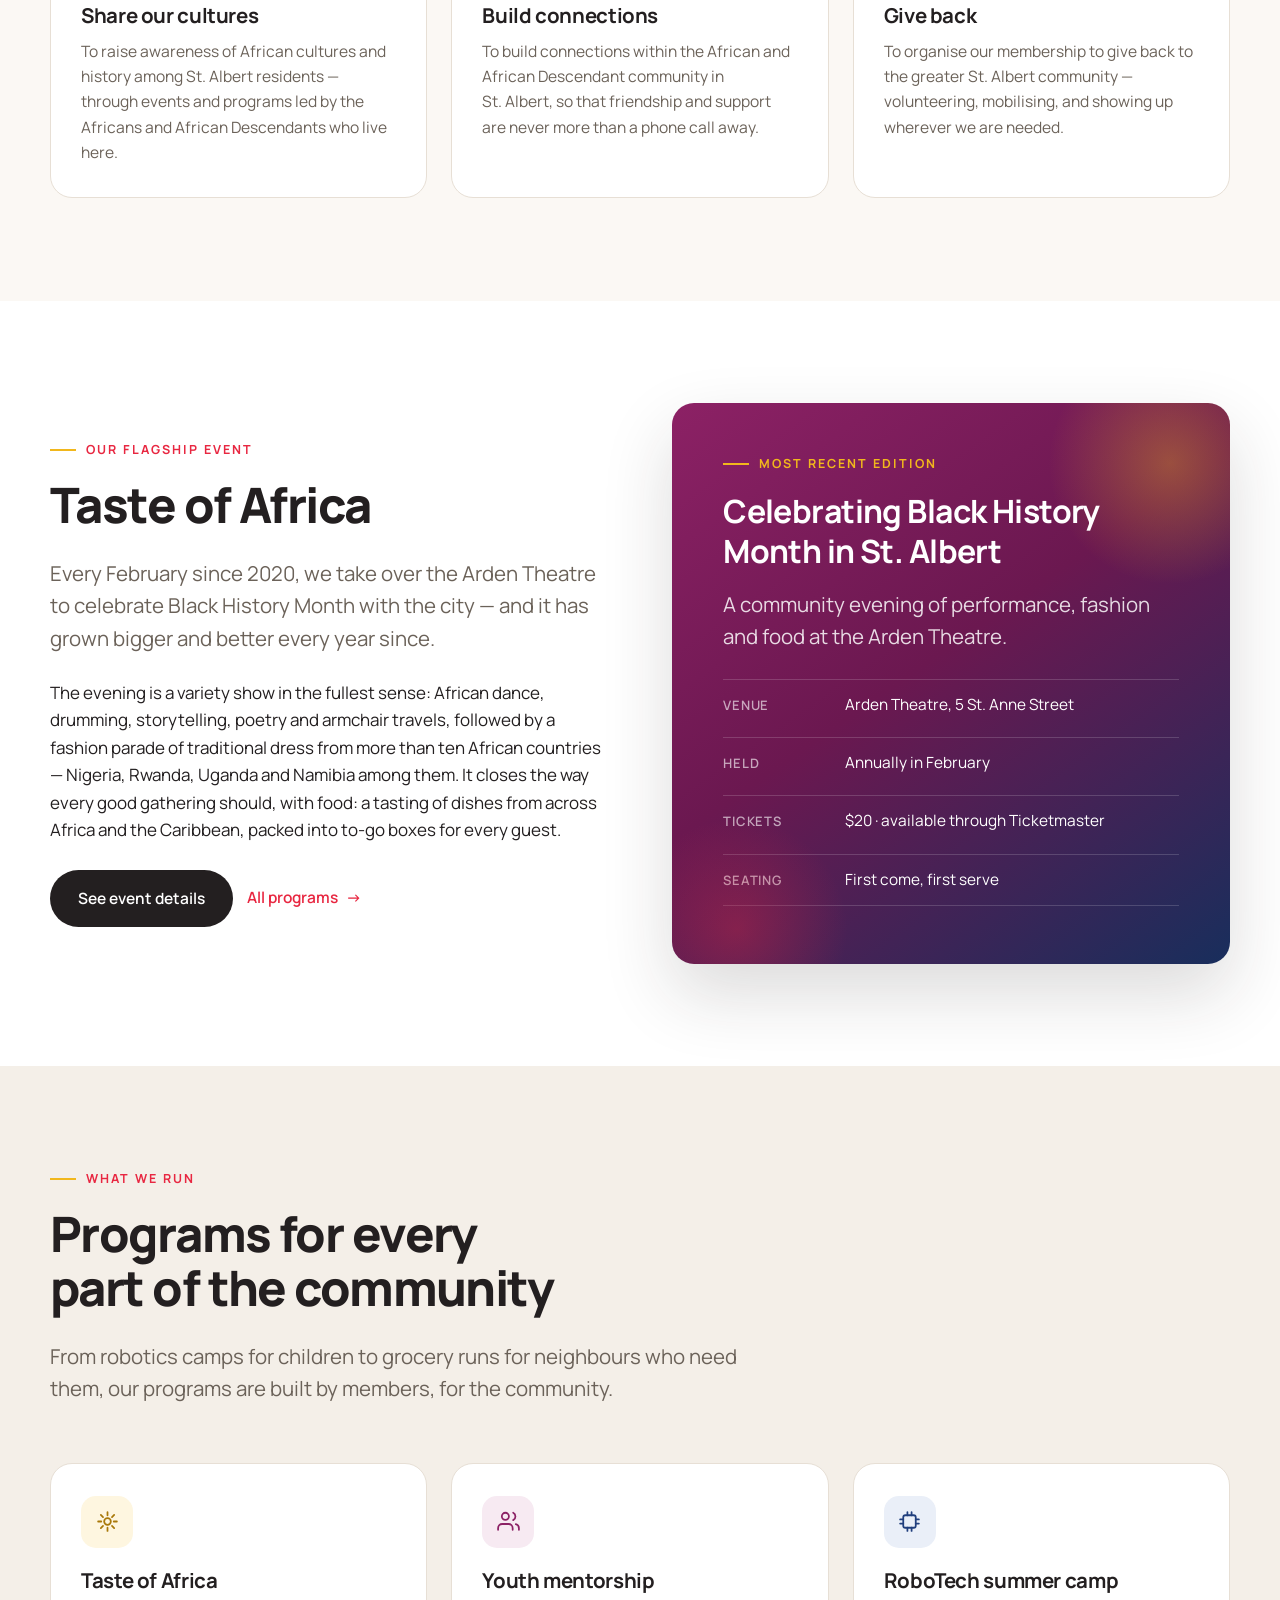
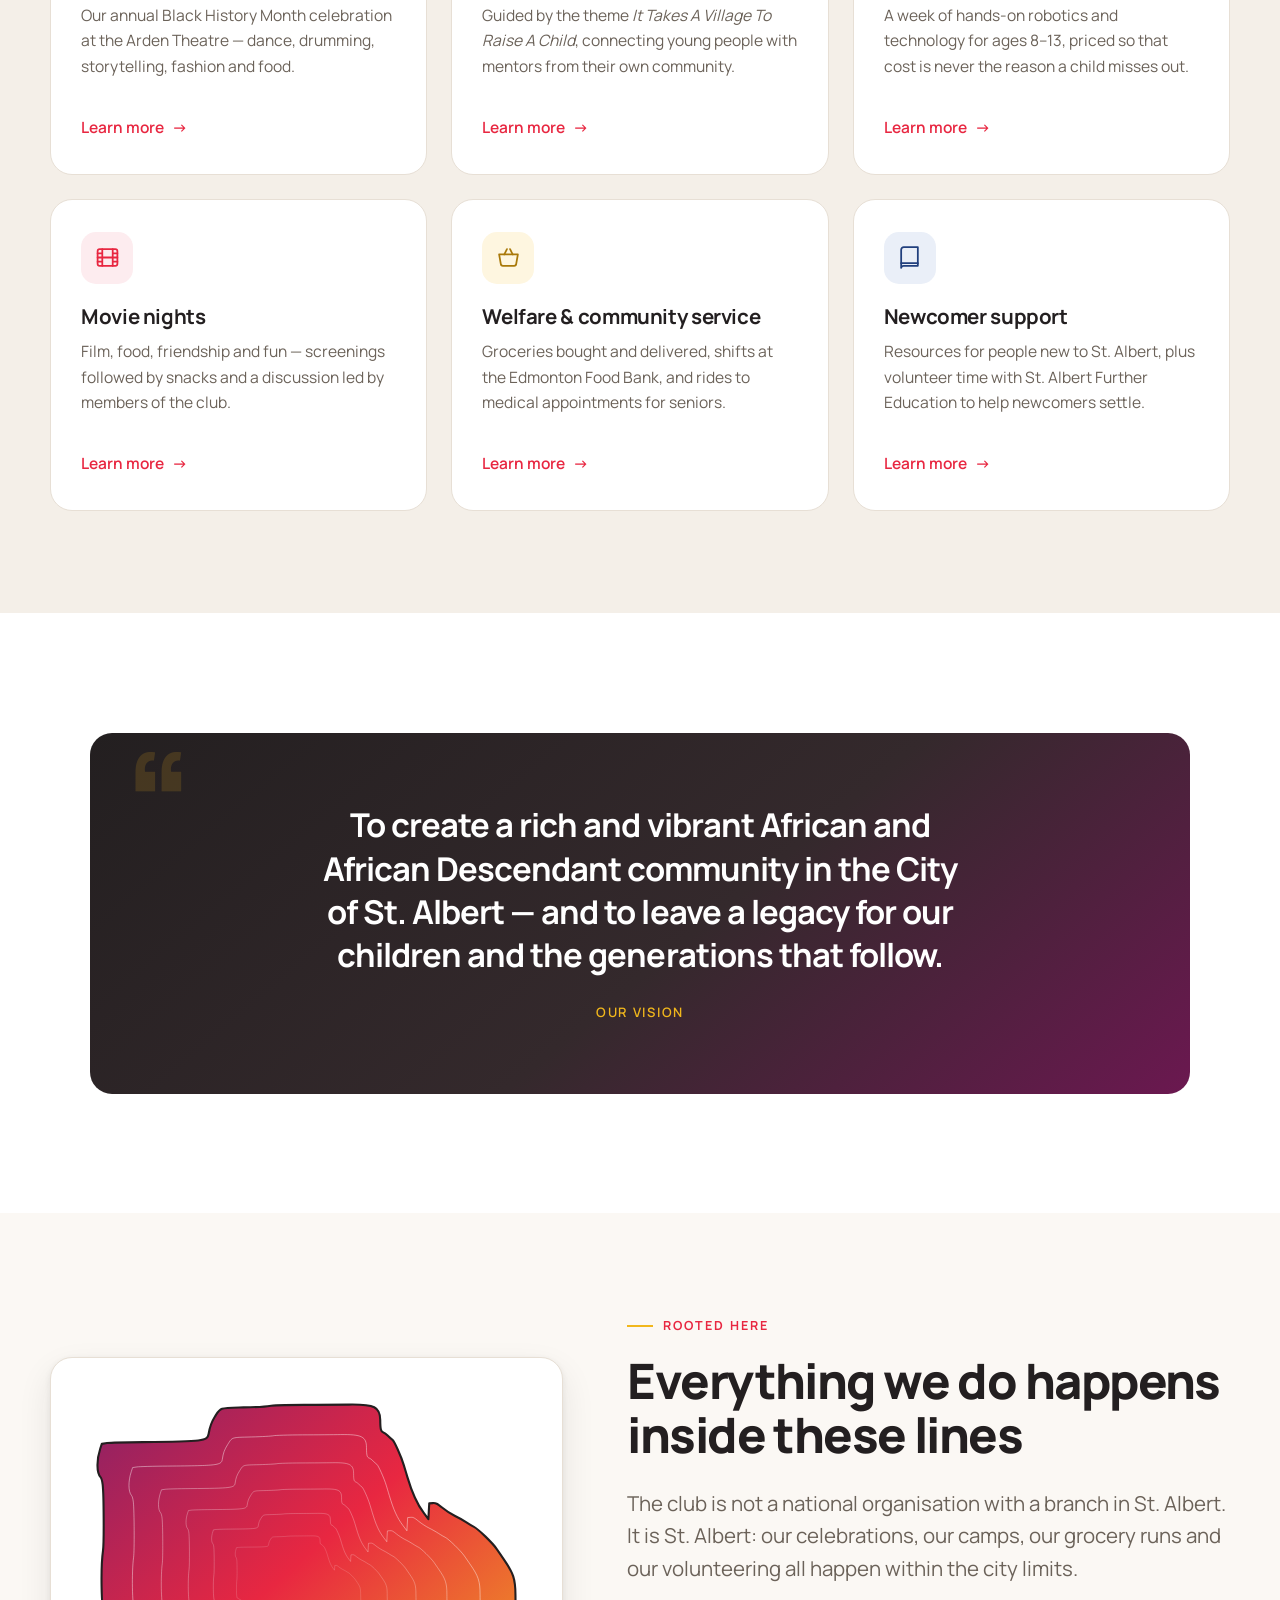
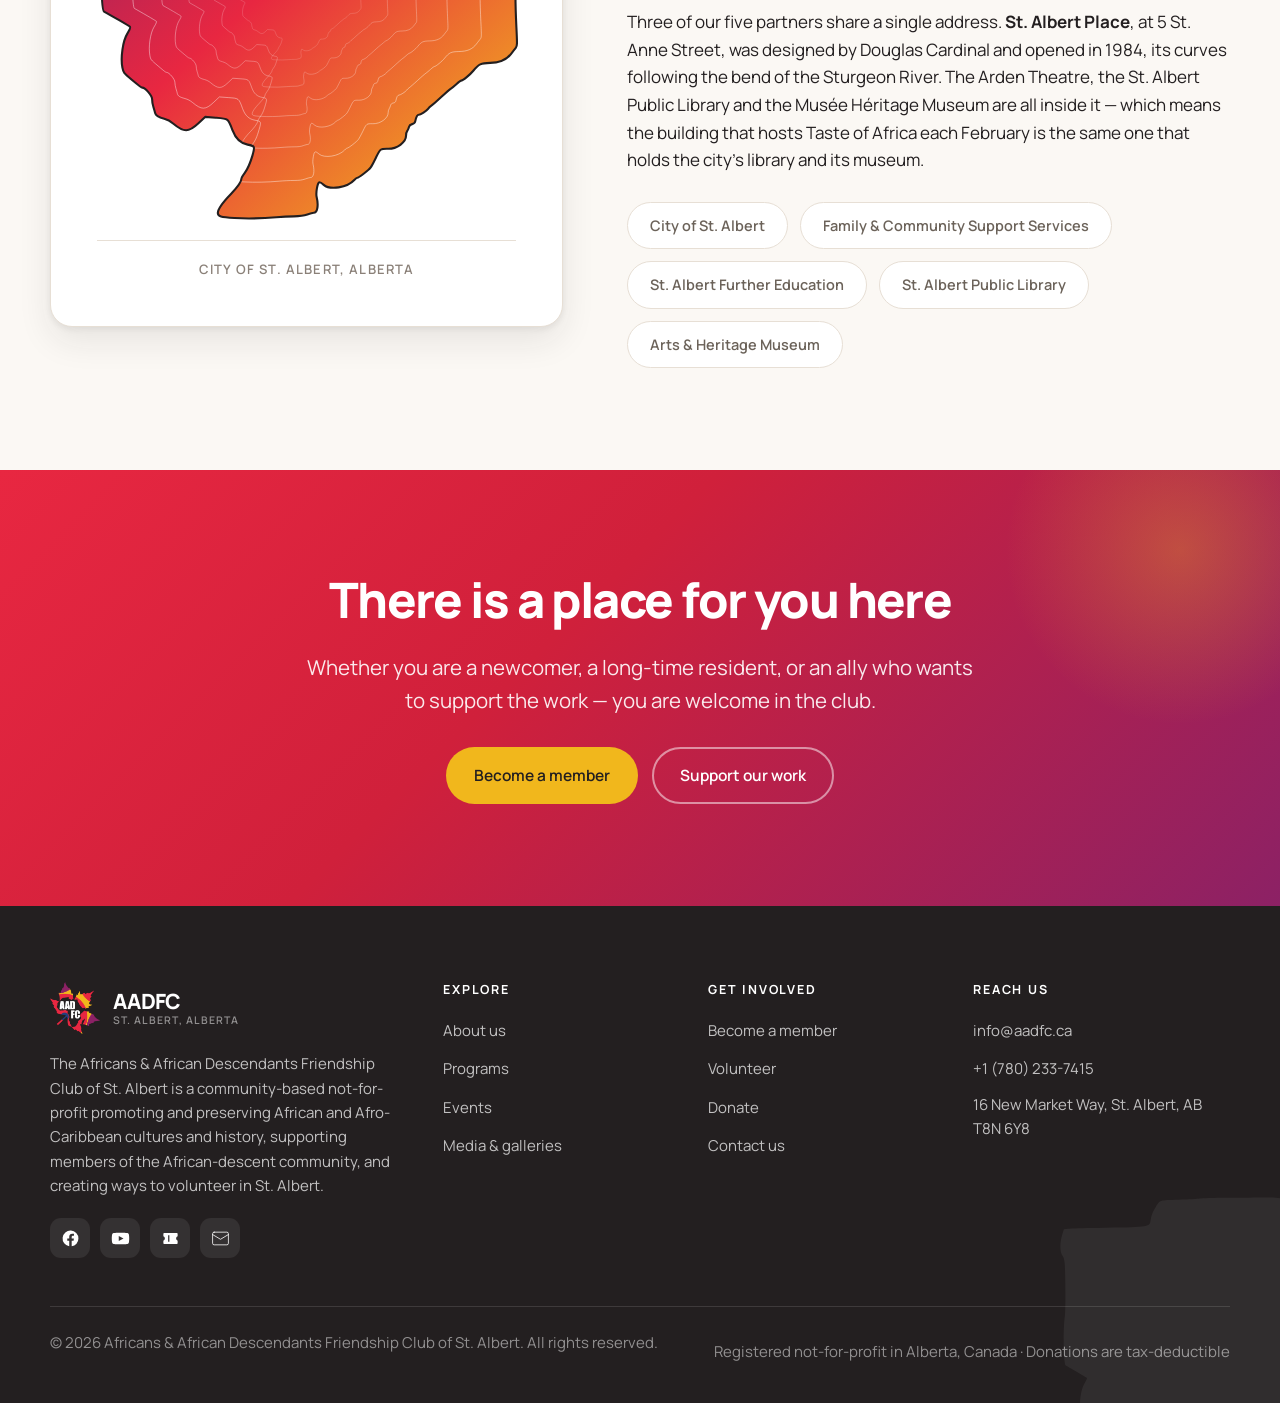
==== commit c914fcd8: "Switch typography to Manrope Replaces the Fraunces/Inter pairing with Manrope as a single variable f" ====
--- a/index.html
+++ b/index.html
@@ -23,7 +23,7 @@
 
 <link rel="preconnect" href="https://fonts.googleapis.com">
 <link rel="preconnect" href="https://fonts.gstatic.com" crossorigin>
-<link rel="stylesheet" href="https://fonts.googleapis.com/css2?family=Fraunces:opsz,wght@9..144,400;9..144,500;9..144,600;9..144,700&family=Inter:wght@400;500;600;700&display=swap">
+<link href="https://fonts.googleapis.com/css2?family=Manrope:wght@200..800&display=swap" rel="stylesheet">
 <link rel="stylesheet" href="css/style.css">
 <script>document.documentElement.classList.add('js');</script>
 <script type="application/ld+json">
--- a/css/style.css
+++ b/css/style.css
@@ -25,8 +25,8 @@
   --muted-2:    #8A8078;
 
   /* Type */
-  --font-display: "Fraunces", "Iowan Old Style", Georgia, serif;
-  --font-body: "Inter", -apple-system, BlinkMacSystemFont, "Segoe UI", Roboto, sans-serif;
+  --font-display: "Manrope", ui-sans-serif, system-ui, -apple-system, "Segoe UI", Roboto, sans-serif;
+  --font-body: "Manrope", ui-sans-serif, system-ui, -apple-system, "Segoe UI", Roboto, sans-serif;
 
   /* Space + shape */
   --radius: 14px;
@@ -46,8 +46,10 @@
 body {
   margin: 0;
   font-family: var(--font-body);
+  font-optical-sizing: auto;
   font-size: 17px;
-  line-height: 1.65;
+  font-weight: 400;
+  line-height: 1.62;
   color: var(--ink);
   background: var(--paper);
   -webkit-font-smoothing: antialiased;
@@ -58,17 +60,20 @@
 a { color: inherit; }
 h1, h2, h3, h4 {
   font-family: var(--font-display);
-  font-weight: 600;
-  line-height: 1.14;
-  letter-spacing: -.015em;
+  font-optical-sizing: auto;
+  font-weight: 800;
+  line-height: 1.11;
+  letter-spacing: -.032em;
   margin: 0 0 .5em;
-  font-variation-settings: "SOFT" 0, "WONK" 0;
-}
+  text-wrap: balance;
+}
+/* Smaller headings sit closer to the body, so ease the weight and tracking. */
+h3, h4 { font-weight: 700; line-height: 1.24; letter-spacing: -.018em; }
 p { margin: 0 0 1.15em; }
 p:last-child { margin-bottom: 0; }
 ul { margin: 0 0 1.15em; padding-left: 1.15em; }
 li { margin-bottom: .4em; }
-strong { font-weight: 650; }
+strong { font-weight: 700; }
 
 ::selection { background: var(--gold); color: var(--ink); }
 
@@ -198,8 +203,8 @@
 .brand img { width: 44px; height: auto; }
 .brand-text { display: flex; flex-direction: column; line-height: 1.06; }
 .brand-name {
-  font-family: var(--font-display); font-weight: 700; font-size: 21px;
-  letter-spacing: -.02em; color: var(--ink);
+  font-family: var(--font-display); font-weight: 800; font-size: 21px;
+  letter-spacing: -.035em; color: var(--ink);
 }
 .brand-sub {
   font-size: 10.5px; font-weight: 600; letter-spacing: .1em;
@@ -208,7 +213,7 @@
 
 .nav { display: flex; align-items: center; gap: 4px; }
 .nav a:not(.btn) {
-  font-size: 15px; font-weight: 550; text-decoration: none; color: var(--ink);
+  font-size: 15px; font-weight: 600; text-decoration: none; color: var(--ink);
   padding: 9px 14px; border-radius: 8px; position: relative;
   transition: background-color .18s var(--ease), color .18s var(--ease);
 }
@@ -279,7 +284,7 @@
 .hero h1 { margin-bottom: 22px; }
 .hero h1 em {
   font-style: normal; color: var(--red);
-  background: linear-gradient(transparent 68%, rgba(241,183,28,.42) 0);
+  background: linear-gradient(transparent 62%, rgba(241,183,28,.45) 0 92%, transparent 0);
 }
 .hero .lede { max-width: 54ch; margin-bottom: 30px; }
 
@@ -324,9 +329,9 @@
 }
 .stat { background: var(--white); padding: 26px 22px; text-align: center; }
 .stat dt {
-  font-family: var(--font-display); font-weight: 700;
+  font-family: var(--font-display); font-weight: 800;
   font-size: clamp(1.9rem, 3.4vw, 2.5rem); line-height: 1; color: var(--red);
-  letter-spacing: -.02em;
+  letter-spacing: -.035em;
 }
 .stat:nth-child(2) dt { color: var(--gold); }
 .stat:nth-child(3) dt { color: var(--plum); }
@@ -371,8 +376,8 @@
 .pillar::before {
   content: attr(data-num);
   position: absolute; top: 26px; right: 28px;
-  font-family: var(--font-display); font-size: 3.1rem; font-weight: 700;
-  line-height: 1; color: var(--paper-2); letter-spacing: -.04em;
+  font-family: var(--font-display); font-size: 3.1rem; font-weight: 800;
+  line-height: 1; color: var(--paper-2); letter-spacing: -.05em;
 }
 
 /* ------------------------------------------------------------ feature --- */
@@ -433,14 +438,14 @@
   padding: clamp(40px, 5.5vw, 74px); text-align: center; position: relative; overflow: hidden;
 }
 .quote::before {
-  content: "\201C"; position: absolute; top: -26px; left: 34px;
-  font-family: var(--font-display); font-size: 12rem; line-height: 1;
+  content: "\201C"; position: absolute; top: -4px; left: 34px;
+  font-family: var(--font-display); font-weight: 800; font-size: 9rem; line-height: 1;
   color: rgba(241,183,28,.16);
 }
 .quote blockquote {
-  margin: 0; font-family: var(--font-display); font-weight: 500;
-  font-size: clamp(1.35rem, 2.9vw, 2.05rem); line-height: 1.35;
-  letter-spacing: -.015em; max-width: 22ch; margin-inline: auto;
+  margin: 0; font-family: var(--font-display); font-weight: 700;
+  font-size: clamp(1.35rem, 2.9vw, 2.05rem); line-height: 1.32;
+  letter-spacing: -.03em; max-width: 22ch; margin-inline: auto;
 }
 .quote blockquote.is-wide { max-width: 30ch; }
 .quote figcaption {
@@ -466,8 +471,8 @@
   text-transform: uppercase; color: var(--red);
 }
 .event-date .d {
-  display: block; font-family: var(--font-display); font-weight: 700;
-  font-size: 2.3rem; line-height: 1.05; letter-spacing: -.03em;
+  display: block; font-family: var(--font-display); font-weight: 800;
+  font-size: 2.3rem; line-height: 1.05; letter-spacing: -.04em;
 }
 .event-date .y { display: block; font-size: 12.5px; color: var(--muted-2); font-weight: 600; }
 .event h3 { font-size: 1.2rem; margin-bottom: 6px; }
@@ -514,7 +519,7 @@
 .person .avatar {
   width: 72px; height: 72px; border-radius: 50%; margin: 0 auto 16px;
   display: grid; place-items: center;
-  font-family: var(--font-display); font-weight: 700; font-size: 1.5rem; color: #fff;
+  font-family: var(--font-display); font-weight: 800; font-size: 1.5rem; letter-spacing: -.02em; color: #fff;
   background: linear-gradient(140deg, var(--red), var(--plum));
 }
 .person:nth-child(2n) .avatar { background: linear-gradient(140deg, var(--gold), var(--red)); }
@@ -590,7 +595,7 @@
 }
 .field { margin-bottom: 18px; }
 .field label {
-  display: block; font-size: 13.5px; font-weight: 650; margin-bottom: 7px; color: var(--ink);
+  display: block; font-size: 13.5px; font-weight: 700; margin-bottom: 7px; color: var(--ink);
 }
 .field label .req { color: var(--red); }
 .field input, .field select, .field textarea {
@@ -739,12 +744,12 @@
 
 /* Contour rings: scaled copies of the same boundary, nested about its centroid. */
 .contour { fill: none; stroke-width: 3; opacity: 0; animation: contour-in .9s var(--ease) forwards; }
-.contour--1 { stroke: var(--plum); animation-delay: .05s; }
-.contour--2 { stroke: var(--navy); animation-delay: .15s; }
-.contour--3 { stroke: var(--red);  animation-delay: .25s; }
-.contour--4 { stroke: var(--gold); animation-delay: .35s; }
-.contour--5 { stroke: var(--plum); animation-delay: .45s; }
-.contour--6 { stroke: var(--navy); animation-delay: .55s; }
+.contour--1 { stroke: var(--plum); animation-delay: 0.0s; }
+.contour--2 { stroke: var(--navy); animation-delay: 0.06s; }
+.contour--3 { stroke: var(--red);  animation-delay: 0.12s; }
+.contour--4 { stroke: var(--gold); animation-delay: 0.18s; }
+.contour--5 { stroke: var(--plum); animation-delay: 0.24s; }
+.contour--6 { stroke: var(--navy); animation-delay: 0.3s; }
 @keyframes contour-in { to { opacity: .42; } }
 
 .map-outline {
@@ -754,7 +759,7 @@
   stroke-linejoin: round;
   stroke-dasharray: 3614;
   stroke-dashoffset: 0;            /* drawn at rest; the animation runs from */
-  animation: map-draw 2.4s var(--ease) both;
+  animation: map-draw 1.9s var(--ease) both;
 }
 @keyframes map-draw { from { stroke-dashoffset: 3614; } }
 
@@ -765,12 +770,14 @@
   left: 47.0%;
   top: 45.4%;
   width: 36%;
-  transform: translate(-50%, -50%) scale(.86);
-  opacity: 0;
+  transform: translate(-50%, -50%);
   filter: drop-shadow(0 14px 26px rgba(35, 31, 32, .18));
-  animation: logo-in .8s var(--ease) 1.5s forwards;
-}
-@keyframes logo-in { to { opacity: 1; transform: translate(-50%, -50%) scale(1); } }
+  animation: logo-in 1s var(--ease) both;
+}
+@keyframes logo-in {
+  from { transform: translate(-50%, -50%) scale(.9); }
+  to   { transform: translate(-50%, -50%) scale(1); }
+}
 
 @media (prefers-reduced-motion: reduce) {
   .contour, .map-outline, .hero-map__logo { animation: none; opacity: 1; }
